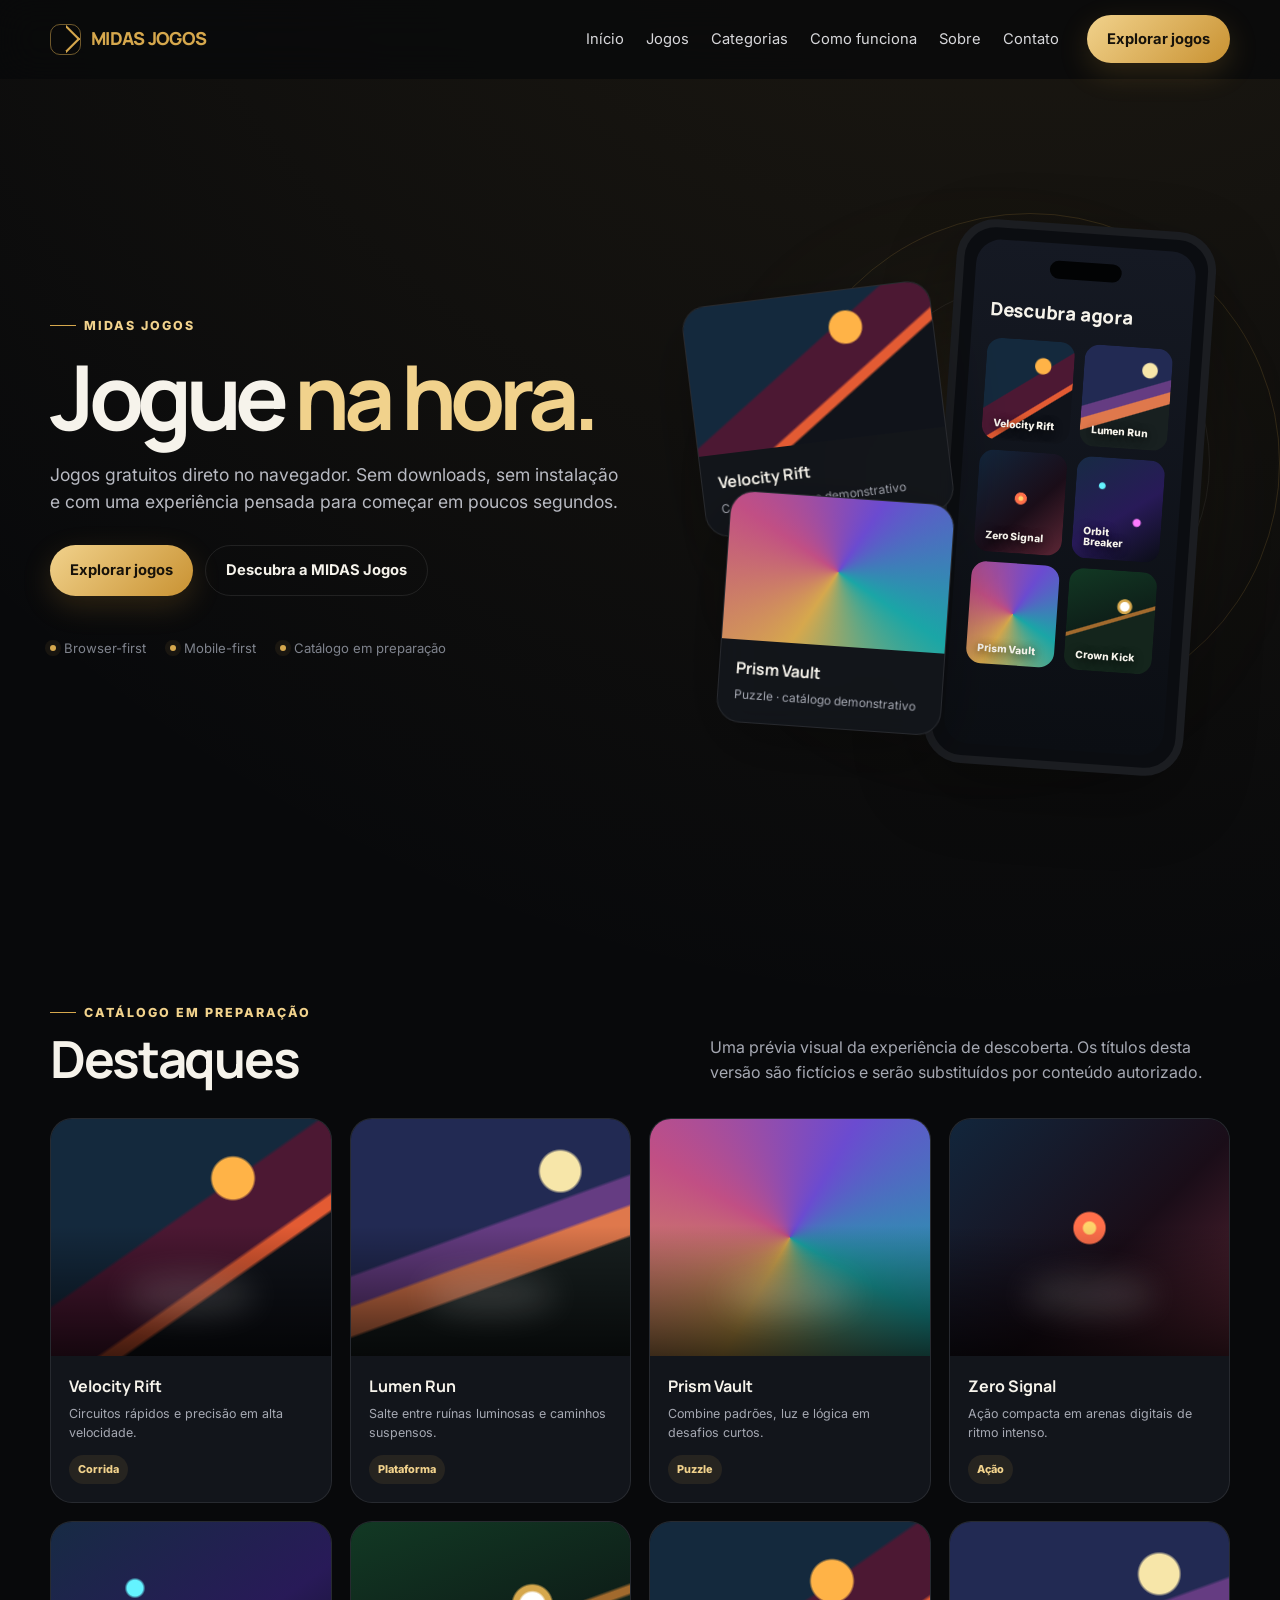
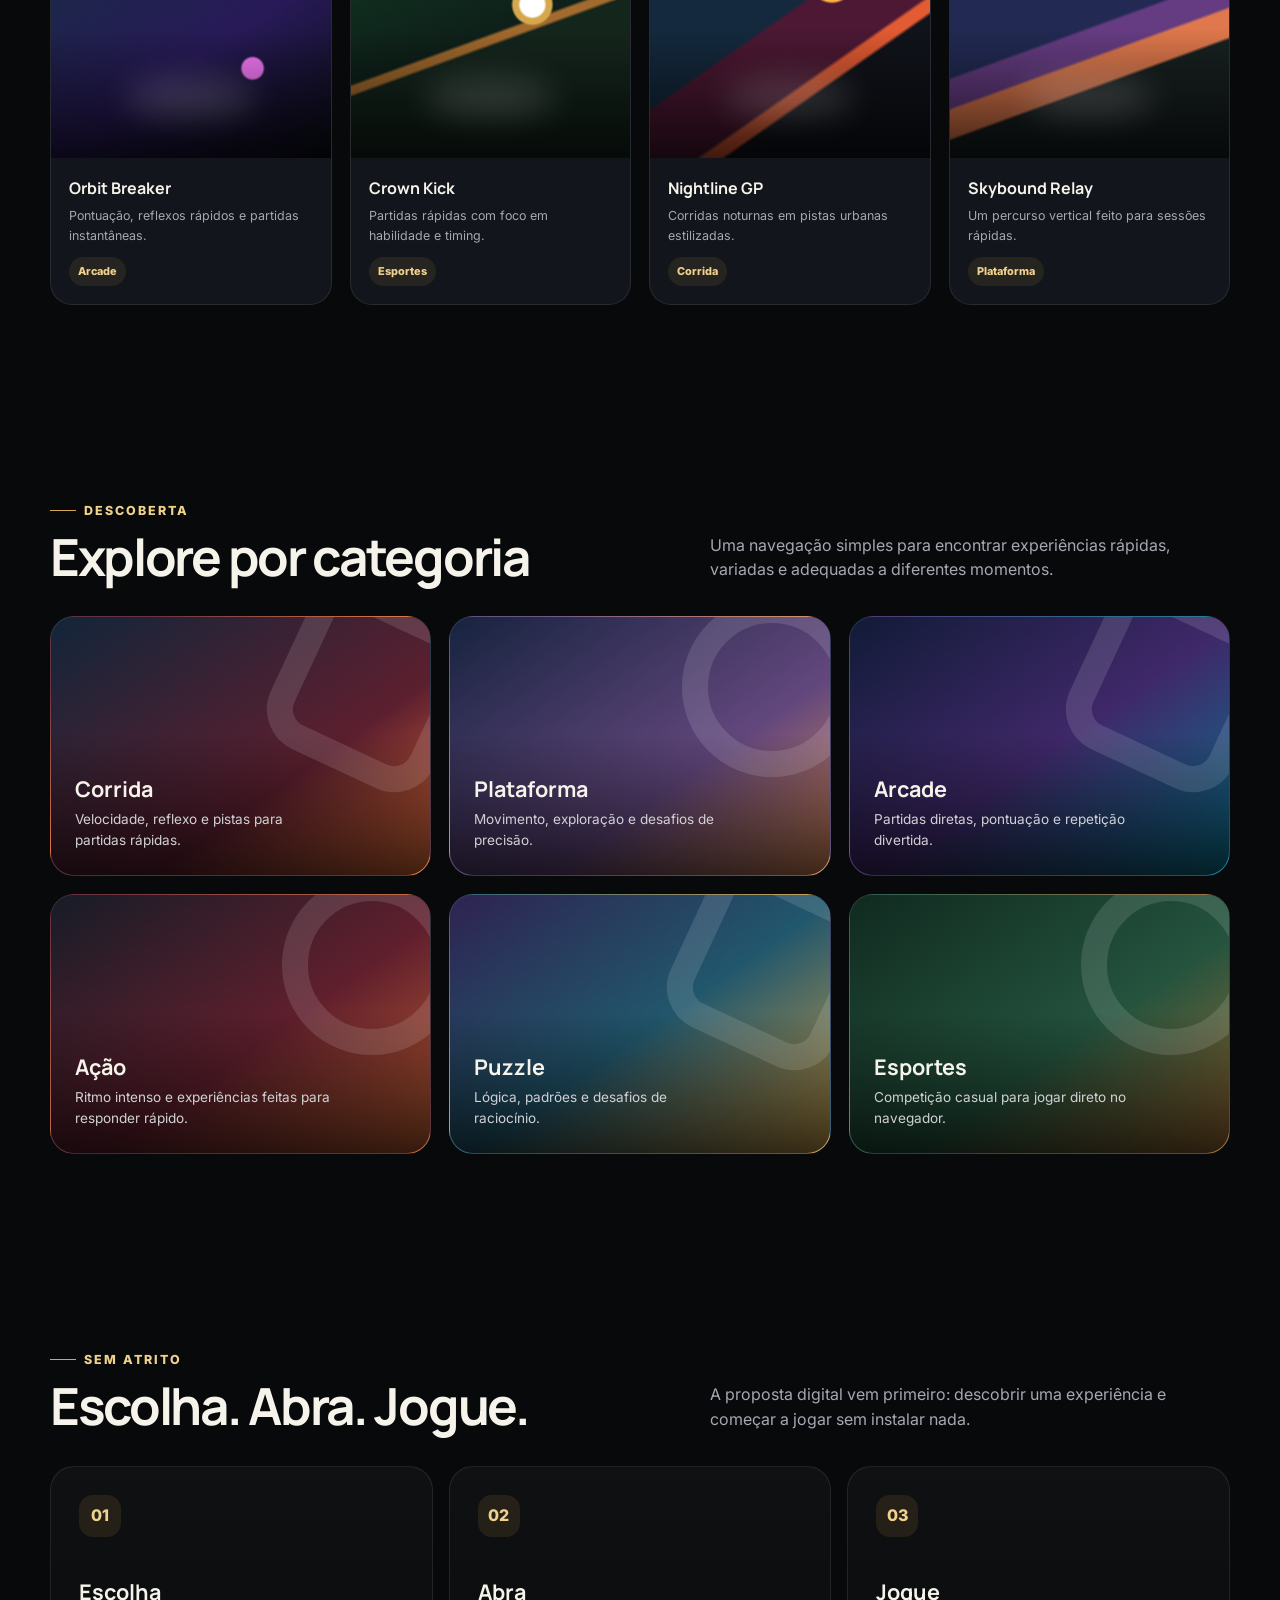
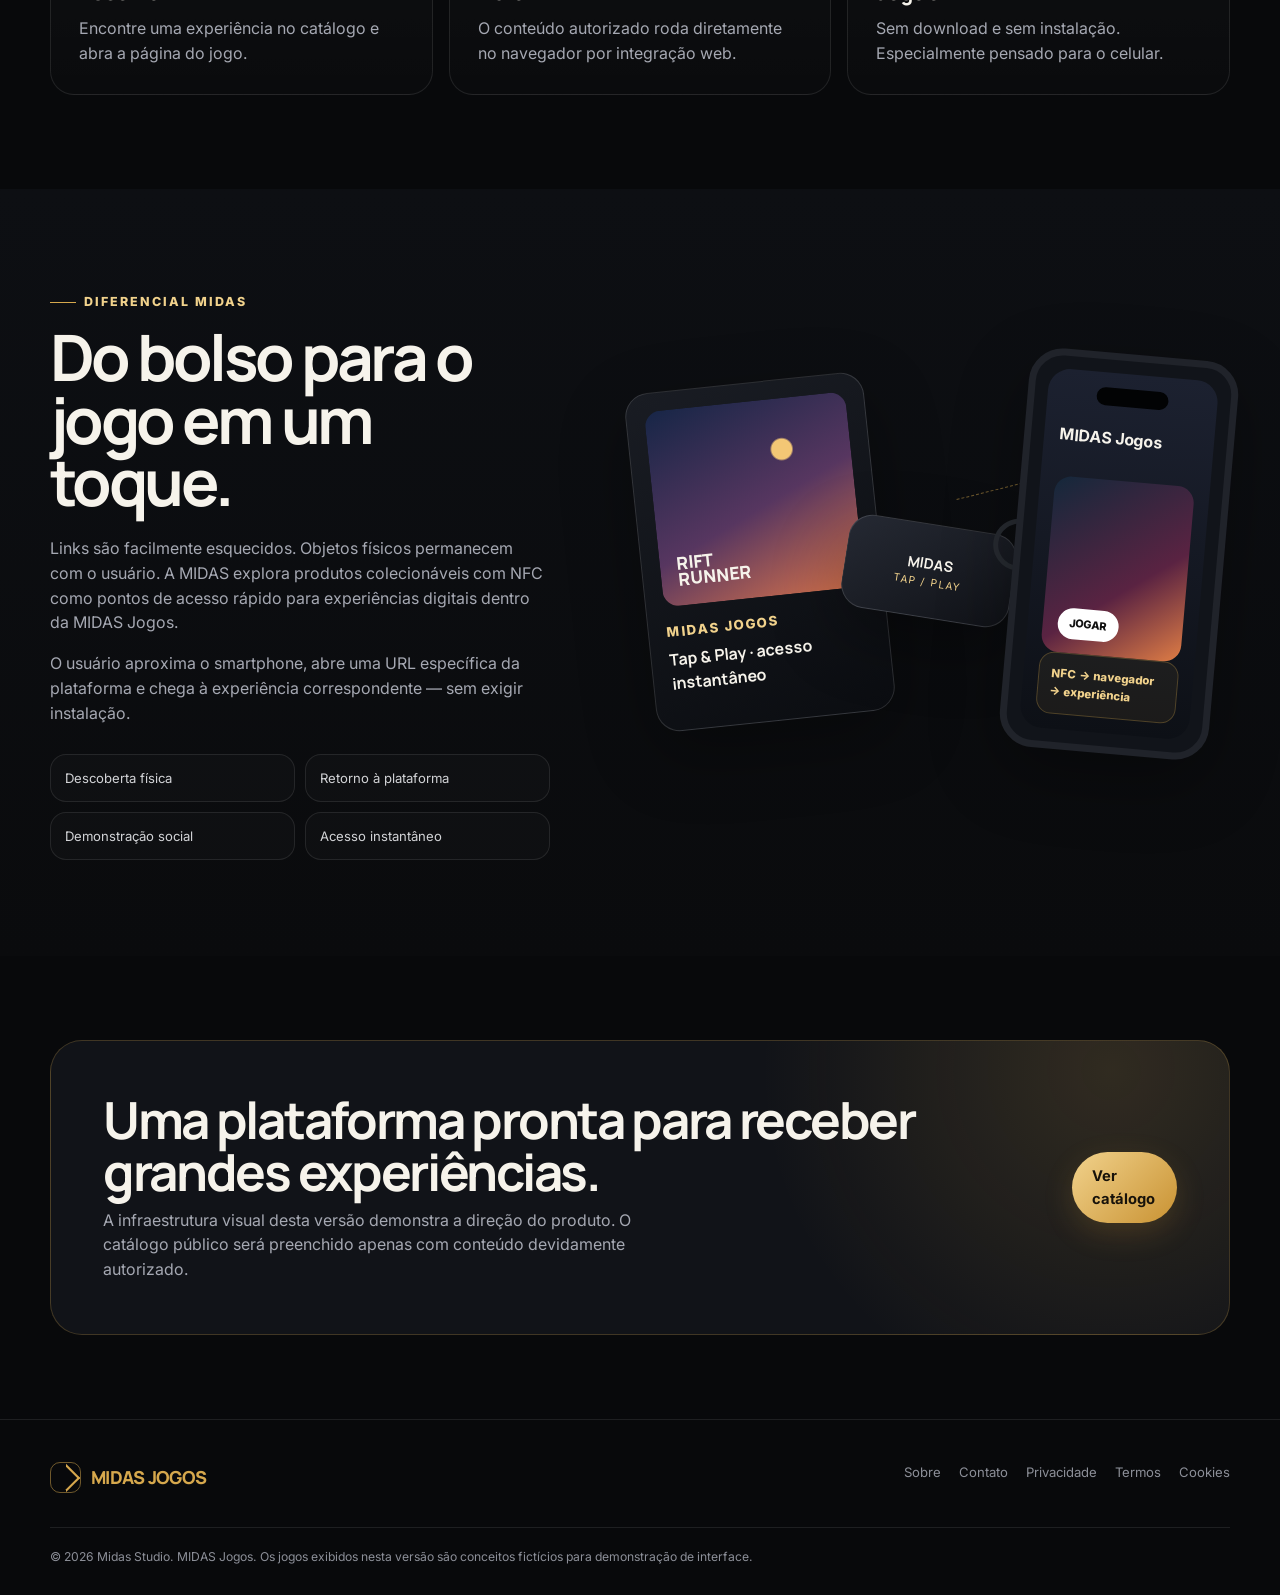
==== site/index.html @ c43931c0 "feat: build MIDAS Jogos public homepage" ====
<!doctype html>
<html lang="pt-BR">
<head>
  <meta charset="utf-8">
  <meta name="viewport" content="width=device-width,initial-scale=1,viewport-fit=cover">
  <meta name="theme-color" content="#08090b">
  <title>MIDAS Jogos — Jogos instantâneos no navegador</title>
  <meta name="description" content="MIDAS Jogos é uma plataforma mobile-first da Midas Studio para descobrir e acessar jogos HTML5 diretamente pelo navegador.">
  <meta property="og:title" content="MIDAS Jogos — Encoste. Abra. Jogue.">
  <meta property="og:description" content="Jogos instantâneos direto no navegador. Sem downloads. Sem instalação.">
  <meta property="og:type" content="website">
  <link rel="icon" href="./favicon.svg" type="image/svg+xml">
  <link rel="stylesheet" href="./assets/styles.css">
</head>
<body>
<header class="site-header">
  <div class="container nav">
    <a class="brand" href="./" aria-label="MIDAS Jogos — início"><span class="brand-mark" aria-hidden="true"></span><span>MIDAS <span>JOGOS</span></span></a>
    <nav class="nav-links" aria-label="Navegação principal">
      <a href="./">Início</a><a href="./jogos/">Jogos</a><a href="#categorias">Categorias</a><a href="#como-funciona">Como funciona</a><a href="./sobre/">Sobre</a><a href="./contato/">Contato</a>
    </nav>
    <a class="btn btn-primary nav-cta" href="./jogos/">Explorar jogos</a>
    <button class="menu-btn" type="button" aria-label="Abrir menu" aria-expanded="false">☰</button>
  </div>
</header>

<main>
  <section class="hero">
    <div class="container hero-grid">
      <div>
        <span class="eyebrow">MIDAS Jogos</span>
        <h1>Jogue <em>na hora.</em></h1>
        <p>Jogos gratuitos direto no navegador. Sem downloads, sem instalação e com uma experiência pensada para começar em poucos segundos.</p>
        <div class="hero-actions">
          <a class="btn btn-primary" href="./jogos/">Explorar jogos</a>
          <a class="btn" href="#como-funciona">Descubra a MIDAS Jogos</a>
        </div>
        <div class="hero-meta" aria-label="Características">
          <span><i></i>Browser-first</span><span><i></i>Mobile-first</span><span><i></i>Catálogo em preparação</span>
        </div>
      </div>
      <div class="hero-visual" aria-label="Prévia conceitual da plataforma MIDAS Jogos">
        <div class="glow"></div><div class="orbit"></div><div class="orbit two"></div>
        <div class="float-card one"><div class="float-art art-race"></div><div class="float-copy"><strong>Velocity Rift</strong><span>Corrida · catálogo demonstrativo</span></div></div>
        <div class="float-card two"><div class="float-art art-puzzle"></div><div class="float-copy"><strong>Prism Vault</strong><span>Puzzle · catálogo demonstrativo</span></div></div>
        <div class="phone">
          <div class="phone-screen"><div class="phone-top"></div><div class="phone-title">Descubra agora</div><div class="mini-row">
            <div class="mini-card art-race" data-title="Velocity Rift"></div><div class="mini-card art-platform" data-title="Lumen Run"></div><div class="mini-card art-action" data-title="Zero Signal"></div><div class="mini-card art-arcade" data-title="Orbit Breaker"></div><div class="mini-card art-puzzle" data-title="Prism Vault"></div><div class="mini-card art-sport" data-title="Crown Kick"></div>
          </div></div>
        </div>
      </div>
    </div>
  </section>

  <section class="section" aria-labelledby="destaques-title">
    <div class="container">
      <div class="section-head"><div><span class="eyebrow">Catálogo em preparação</span><h2 id="destaques-title">Destaques</h2></div><p>Uma prévia visual da experiência de descoberta. Os títulos desta versão são fictícios e serão substituídos por conteúdo autorizado.</p></div>
      <div class="game-grid" data-featured-games></div>
    </div>
  </section>

  <section class="section" id="categorias" aria-labelledby="categorias-title">
    <div class="container">
      <div class="section-head"><div><span class="eyebrow">Descoberta</span><h2 id="categorias-title">Explore por categoria</h2></div><p>Uma navegação simples para encontrar experiências rápidas, variadas e adequadas a diferentes momentos.</p></div>
      <div class="category-grid">
        <a class="category-card category-race" href="./jogos/?categoria=corrida"><span class="category-shape"></span><div><h3>Corrida</h3><p>Velocidade, reflexo e pistas para partidas rápidas.</p></div></a>
        <a class="category-card category-platform" href="./jogos/?categoria=plataforma"><span class="category-shape"></span><div><h3>Plataforma</h3><p>Movimento, exploração e desafios de precisão.</p></div></a>
        <a class="category-card category-arcade" href="./jogos/?categoria=arcade"><span class="category-shape"></span><div><h3>Arcade</h3><p>Partidas diretas, pontuação e repetição divertida.</p></div></a>
        <a class="category-card category-action" href="./jogos/?categoria=ação"><span class="category-shape"></span><div><h3>Ação</h3><p>Ritmo intenso e experiências feitas para responder rápido.</p></div></a>
        <a class="category-card category-puzzle" href="./jogos/?categoria=puzzle"><span class="category-shape"></span><div><h3>Puzzle</h3><p>Lógica, padrões e desafios de raciocínio.</p></div></a>
        <a class="category-card category-sport" href="./jogos/?categoria=esportes"><span class="category-shape"></span><div><h3>Esportes</h3><p>Competição casual para jogar direto no navegador.</p></div></a>
      </div>
    </div>
  </section>

  <section class="section" id="como-funciona" aria-labelledby="como-title">
    <div class="container">
      <div class="section-head"><div><span class="eyebrow">Sem atrito</span><h2 id="como-title">Escolha. Abra. Jogue.</h2></div><p>A proposta digital vem primeiro: descobrir uma experiência e começar a jogar sem instalar nada.</p></div>
      <div class="steps">
        <article class="step"><div class="step-num">01</div><h3>Escolha</h3><p>Encontre uma experiência no catálogo e abra a página do jogo.</p></article>
        <article class="step"><div class="step-num">02</div><h3>Abra</h3><p>O conteúdo autorizado roda diretamente no navegador por integração web.</p></article>
        <article class="step"><div class="step-num">03</div><h3>Jogue</h3><p>Sem download e sem instalação. Especialmente pensado para o celular.</p></article>
      </div>
    </div>
  </section>

  <section class="physical" aria-labelledby="physical-title">
    <div class="container physical-grid">
      <div>
        <span class="eyebrow">Diferencial MIDAS</span>
        <h2 id="physical-title">Do bolso para o jogo em um toque.</h2>
        <p>Links são facilmente esquecidos. Objetos físicos permanecem com o usuário. A MIDAS explora produtos colecionáveis com NFC como pontos de acesso rápido para experiências digitais dentro da MIDAS Jogos.</p>
        <p>O usuário aproxima o smartphone, abre uma URL específica da plataforma e chega à experiência correspondente — sem exigir instalação.</p>
        <div class="benefit-list"><div class="benefit">Descoberta física</div><div class="benefit">Retorno à plataforma</div><div class="benefit">Demonstração social</div><div class="benefit">Acesso instantâneo</div></div>
      </div>
      <div class="flow-visual" aria-label="Fluxo conceitual de chaveiro MIDAS para jogo no celular">
        <div class="package"><div class="package-art"></div><small>MIDAS JOGOS</small><strong>Tap & Play · acesso instantâneo</strong></div>
        <div class="keychain"><div><strong>MIDAS</strong><span>TAP / PLAY</span></div></div><div class="flow-line"></div>
        <div class="tap-phone"><div class="tap-screen"><div class="phone-top"></div><strong>MIDAS Jogos</strong><div class="tap-game"></div><div class="tap-badge">NFC → navegador → experiência</div></div></div>
      </div>
    </div>
  </section>

  <section class="cta-band"><div class="container"><div class="cta-box"><div><h2>Uma plataforma pronta para receber grandes experiências.</h2><p>A infraestrutura visual desta versão demonstra a direção do produto. O catálogo público será preenchido apenas com conteúdo devidamente autorizado.</p></div><a class="btn btn-primary" href="./jogos/">Ver catálogo</a></div></div></section>
</main>

<footer class="site-footer"><div class="container"><div class="footer-grid"><a class="brand" href="./"><span class="brand-mark" aria-hidden="true"></span><span>MIDAS <span>JOGOS</span></span></a><div class="footer-links"><a href="./sobre/">Sobre</a><a href="./contato/">Contato</a><a href="./privacidade/">Privacidade</a><a href="./termos/">Termos</a><a href="./cookies/">Cookies</a></div></div><div class="footer-note">© <span data-year></span> Midas Studio. MIDAS Jogos. Os jogos exibidos nesta versão são conceitos fictícios para demonstração de interface.</div></div></footer>
<script src="./assets/app.js" defer></script>
</body>
</html>
---- site/assets/styles.css ----
@import url('https://fonts.googleapis.com/css2?family=Inter:wght@400;500;600;700;800&family=Manrope:wght@500;600;700;800&display=swap');

:root{
  --bg:#08090b;
  --bg-soft:#0e1014;
  --panel:#12151b;
  --panel-2:#171b22;
  --text:#f6f3eb;
  --muted:#a5a8b2;
  --line:rgba(255,255,255,.09);
  --gold:#d6a84d;
  --gold-2:#f1d28c;
  --white:#fff;
  --radius:24px;
  --shadow:0 24px 70px rgba(0,0,0,.32);
}

*{box-sizing:border-box}
html{scroll-behavior:smooth;background:var(--bg)}
body{margin:0;background:radial-gradient(circle at 80% -10%,rgba(214,168,77,.12),transparent 28%),var(--bg);color:var(--text);font-family:Inter,system-ui,-apple-system,BlinkMacSystemFont,"Segoe UI",sans-serif;line-height:1.55}
a{color:inherit;text-decoration:none}
img,svg{display:block;max-width:100%}
button,input,select{font:inherit}
button{cursor:pointer}

.container{width:min(1180px,calc(100% - 40px));margin:0 auto}
.eyebrow{display:inline-flex;gap:8px;align-items:center;color:var(--gold-2);font-size:.78rem;font-weight:800;letter-spacing:.16em;text-transform:uppercase}
.eyebrow::before{content:"";width:26px;height:1px;background:var(--gold)}
.section{padding:94px 0}
.section-head{display:flex;align-items:end;justify-content:space-between;gap:24px;margin-bottom:34px}
.section-head h2,.page-hero h1{font-family:Manrope,Inter,sans-serif;letter-spacing:-.045em;margin:10px 0 0;line-height:1.02}
.section-head h2{font-size:clamp(2rem,4vw,3.45rem);max-width:760px}
.section-head p{color:var(--muted);max-width:520px;margin:0}

.site-header{position:sticky;top:0;z-index:30;background:rgba(8,9,11,.78);backdrop-filter:blur(18px);border-bottom:1px solid transparent;transition:.25s ease}
.site-header.scrolled{border-color:var(--line);background:rgba(8,9,11,.92)}
.nav{height:78px;display:flex;align-items:center;gap:28px}
.brand{font-family:Manrope,sans-serif;font-weight:800;letter-spacing:-.04em;font-size:1.12rem;display:flex;align-items:center;gap:10px}
.brand-mark{width:31px;height:31px;border:1px solid rgba(214,168,77,.5);border-radius:10px;display:grid;place-items:center;position:relative;overflow:hidden}
.brand-mark::before{content:"";width:16px;height:16px;border:2px solid var(--gold);transform:rotate(45deg);border-left-color:transparent;border-bottom-color:transparent}
.brand span:last-child{color:var(--gold)}
.nav-links{display:flex;align-items:center;gap:22px;margin-left:auto;color:#d7d7da;font-size:.92rem}
.nav-links a{transition:.2s ease}.nav-links a:hover{color:var(--white)}
.btn{display:inline-flex;align-items:center;justify-content:center;gap:10px;border-radius:999px;padding:13px 20px;border:1px solid var(--line);font-weight:700;font-size:.92rem;transition:.2s ease;background:transparent;color:var(--text)}
.btn:hover{transform:translateY(-2px);border-color:rgba(255,255,255,.2)}
.btn-primary{background:linear-gradient(135deg,#f1d28c,#c99232);color:#17120a;border:0;box-shadow:0 10px 30px rgba(201,146,50,.2)}
.btn-primary:hover{box-shadow:0 14px 38px rgba(201,146,50,.28)}
.menu-btn{display:none;margin-left:auto;width:44px;height:44px;border-radius:14px;border:1px solid var(--line);background:var(--panel);color:var(--text)}

.hero{min-height:calc(100vh - 78px);display:flex;align-items:center;padding:72px 0 86px;overflow:hidden}
.hero-grid{display:grid;grid-template-columns:1.02fr .98fr;gap:64px;align-items:center}
.hero h1{font-family:Manrope,sans-serif;font-size:clamp(3.4rem,7vw,6.6rem);line-height:.91;letter-spacing:-.072em;margin:20px 0 24px;max-width:720px}
.hero h1 em{font-style:normal;color:var(--gold-2)}
.hero p{font-size:1.1rem;color:#b8bac2;max-width:580px;margin:0 0 30px}
.hero-actions{display:flex;gap:12px;flex-wrap:wrap}
.hero-meta{display:flex;gap:24px;flex-wrap:wrap;margin-top:42px;color:#7f838d;font-size:.82rem}
.hero-meta span{display:flex;gap:8px;align-items:center}.hero-meta i{width:6px;height:6px;border-radius:50%;background:var(--gold);box-shadow:0 0 0 5px rgba(214,168,77,.08)}

.hero-visual{position:relative;min-height:600px}
.phone{position:absolute;width:260px;right:30px;top:42px;border-radius:39px;background:#0b0d11;border:8px solid #1b1d21;box-shadow:var(--shadow);padding:12px;z-index:4;transform:rotate(4deg)}
.phone-screen{border-radius:25px;overflow:hidden;background:linear-gradient(180deg,#151923,#0b0e13);min-height:505px;padding:17px}
.phone-top{height:18px;width:72px;border-radius:10px;background:#020304;margin:0 auto 20px}
.phone-title{font-family:Manrope,sans-serif;font-weight:800;font-size:1.15rem;margin-bottom:14px}
.mini-row{display:grid;grid-template-columns:1fr 1fr;gap:10px}
.mini-card{aspect-ratio:1/1.16;border-radius:15px;position:relative;overflow:hidden;background:#222}
.mini-card::after{content:attr(data-title);position:absolute;left:11px;right:11px;bottom:10px;font-size:.64rem;font-weight:800;line-height:1.1;text-shadow:0 2px 10px rgba(0,0,0,.8)}
.art-race{background:radial-gradient(circle at 65% 25%,#ffb347 0 8%,transparent 9%),linear-gradient(145deg,#14293d 0 43%,#4c1833 44% 62%,#e35b33 63% 66%,#10131a 67%)}
.art-platform{background:radial-gradient(circle at 75% 22%,#f7e6a9 0 7%,transparent 8%),linear-gradient(160deg,#222a53 0 46%,#653c82 47% 55%,#df784c 56% 64%,#182020 65%)}
.art-puzzle{background:conic-gradient(from 30deg,#6b4bd0,#1aa6a6,#d6a84d,#c14f84,#6b4bd0)}
.art-action{background:radial-gradient(circle at 50% 46%,#ffd36a 0 3%,#ff6f4a 4% 8%,transparent 9%),linear-gradient(135deg,#12263c,#1a0d18 58%,#5c2635)}
.art-arcade{background:radial-gradient(circle at 30% 28%,#64f3ff 0 3%,transparent 4%),radial-gradient(circle at 72% 62%,#fd7bff 0 4%,transparent 5%),linear-gradient(145deg,#172b44,#281a58 55%,#0a0d15)}
.art-sport{background:radial-gradient(circle at 65% 35%,#fff 0 5%,#d6a84d 6% 8%,transparent 9%),linear-gradient(160deg,#123924,#0e2019 48%,#a26a2d 49% 51%,#14251c 52%)}
.float-card{position:absolute;width:250px;border:1px solid var(--line);background:rgba(18,21,27,.92);backdrop-filter:blur(16px);border-radius:24px;box-shadow:var(--shadow);overflow:hidden;z-index:5}
.float-card.one{left:10px;top:110px;transform:rotate(-7deg)}.float-card.two{left:40px;bottom:54px;transform:rotate(4deg);width:225px}.float-art{height:148px}.float-copy{padding:16px}.float-copy strong{display:block;font-family:Manrope,sans-serif;font-size:1rem}.float-copy span{font-size:.75rem;color:var(--muted)}
.orbit{position:absolute;border:1px solid rgba(214,168,77,.16);border-radius:50%;width:500px;height:500px;right:-50px;top:30px}.orbit.two{width:360px;height:360px;right:20px;top:100px;border-color:rgba(255,255,255,.07)}
.glow{position:absolute;width:280px;height:280px;border-radius:50%;filter:blur(90px);background:rgba(214,168,77,.16);right:100px;top:170px}

.game-grid{display:grid;grid-template-columns:repeat(4,1fr);gap:18px}
.game-card{border-radius:22px;overflow:hidden;background:var(--panel);border:1px solid var(--line);transition:.25s ease;position:relative}
.game-card:hover{transform:translateY(-7px);border-color:rgba(214,168,77,.35);box-shadow:0 24px 50px rgba(0,0,0,.28)}
.game-art{aspect-ratio:1.18/1;position:relative;overflow:hidden}
.game-art::before,.category-card::before{content:"";position:absolute;inset:0;background:linear-gradient(180deg,transparent 45%,rgba(0,0,0,.72))}
.game-art::after{content:"";position:absolute;width:46%;height:16%;border-radius:50%;left:27%;bottom:18%;background:rgba(255,255,255,.15);filter:blur(16px)}
.game-info{padding:18px}.game-info h3{font-family:Manrope,sans-serif;margin:0 0 5px;font-size:1rem}.game-info p{margin:0;color:var(--muted);font-size:.78rem}.tag{display:inline-flex;align-items:center;padding:6px 9px;border-radius:999px;background:rgba(214,168,77,.1);color:var(--gold-2);font-size:.68rem;font-weight:800;margin-top:12px}

.category-grid{display:grid;grid-template-columns:repeat(3,1fr);gap:18px}
.category-card{min-height:260px;border-radius:24px;overflow:hidden;position:relative;border:1px solid var(--line);padding:24px;display:flex;align-items:flex-end;transition:.25s ease}
.category-card:hover{transform:translateY(-5px);border-color:rgba(255,255,255,.18)}
.category-card > div{position:relative;z-index:2}.category-card h3{font-family:Manrope,sans-serif;font-size:1.35rem;margin:0 0 4px}.category-card p{margin:0;color:#d0d1d5;font-size:.85rem;max-width:260px}
.category-race{background:linear-gradient(145deg,#12253a,#5c1f2f 63%,#e87037)}
.category-platform{background:linear-gradient(145deg,#17233f,#62477d 62%,#db8a56)}
.category-arcade{background:linear-gradient(145deg,#111b37,#3f2869 52%,#0a7591)}
.category-action{background:linear-gradient(145deg,#161c27,#601f2d 56%,#c15f31)}
.category-puzzle{background:linear-gradient(145deg,#2e2351,#21576c 52%,#c89c47)}
.category-sport{background:linear-gradient(145deg,#102a1f,#24533e 58%,#9a6a31)}
.category-shape{position:absolute;right:-32px;top:-20px;width:180px;height:180px;border:26px solid rgba(255,255,255,.12);transform:rotate(25deg);border-radius:44px}.category-card:nth-child(even) .category-shape{border-radius:50%;transform:none}

.steps{display:grid;grid-template-columns:repeat(3,1fr);gap:16px}.step{padding:28px;border-radius:24px;border:1px solid var(--line);background:linear-gradient(180deg,rgba(255,255,255,.035),rgba(255,255,255,.012));min-height:220px}.step-num{width:42px;height:42px;border-radius:14px;display:grid;place-items:center;background:rgba(214,168,77,.11);color:var(--gold-2);font-weight:800;margin-bottom:38px}.step h3{font-family:Manrope,sans-serif;font-size:1.35rem;margin:0 0 8px}.step p{color:var(--muted);margin:0}

.physical{padding:96px 0;background:linear-gradient(180deg,#0d0f13,#0a0b0d)}
.physical-grid{display:grid;grid-template-columns:.9fr 1.1fr;gap:70px;align-items:center}.physical h2{font-family:Manrope,sans-serif;font-size:clamp(2.5rem,5vw,4.4rem);line-height:.98;letter-spacing:-.055em;margin:14px 0 22px}.physical p{color:var(--muted);font-size:1rem;max-width:560px}.benefit-list{display:grid;grid-template-columns:1fr 1fr;gap:10px;margin-top:28px}.benefit{border:1px solid var(--line);border-radius:16px;padding:13px 14px;font-size:.82rem;color:#d3d4d7;background:rgba(255,255,255,.02)}
.flow-visual{position:relative;min-height:520px}.package{position:absolute;left:20px;top:70px;width:240px;height:340px;border-radius:24px;background:linear-gradient(160deg,#191c23,#0b0d11);border:1px solid rgba(255,255,255,.13);box-shadow:var(--shadow);padding:18px;transform:rotate(-6deg)}
.package-art{height:196px;border-radius:16px;background:radial-gradient(circle at 66% 26%,#f3c775 0 5%,transparent 6%),linear-gradient(155deg,#172647,#573660 54%,#d9744c);position:relative;overflow:hidden}.package-art::after{content:"RIFT RUNNER";position:absolute;left:17px;bottom:18px;font-family:Manrope,sans-serif;font-weight:800;font-size:1.1rem;line-height:.9;max-width:110px}.package small{display:block;color:var(--gold-2);font-weight:800;letter-spacing:.12em;margin-top:15px}.package strong{display:block;font-family:Manrope,sans-serif;margin-top:5px}.keychain{position:absolute;left:224px;top:212px;width:170px;height:94px;border-radius:24px;background:linear-gradient(145deg,#252933,#101217);border:1px solid rgba(255,255,255,.13);box-shadow:var(--shadow);transform:rotate(9deg);display:grid;place-items:center;text-align:center}.keychain::before{content:"";position:absolute;width:42px;height:42px;border:5px solid #272b31;border-radius:50%;right:-27px;top:-20px}.keychain strong{font-family:Manrope,sans-serif;font-size:.9rem}.keychain span{display:block;font-size:.64rem;color:var(--gold-2);letter-spacing:.12em}.tap-phone{position:absolute;right:6px;top:42px;width:210px;height:400px;border-radius:34px;background:#11141a;border:7px solid #20232a;box-shadow:var(--shadow);padding:13px;transform:rotate(5deg)}.tap-screen{height:100%;border-radius:22px;background:linear-gradient(180deg,#1c2130,#0d1016);padding:15px;display:flex;flex-direction:column}.tap-badge{margin-top:auto;border:1px solid rgba(214,168,77,.28);background:rgba(214,168,77,.07);border-radius:15px;padding:12px;color:var(--gold-2);font-size:.72rem;font-weight:800}.tap-game{height:180px;margin-top:30px;border-radius:17px;background:linear-gradient(145deg,#14283b,#5a2342 60%,#df7d45);position:relative}.tap-game::after{content:"JOGAR";position:absolute;left:15px;bottom:14px;background:#fff;color:#111;padding:7px 12px;border-radius:999px;font-size:.68rem;font-weight:800}.flow-line{position:absolute;left:335px;top:174px;width:108px;border-top:1px dashed rgba(214,168,77,.5);transform:rotate(-14deg)}

.cta-band{padding:84px 0}.cta-box{border:1px solid rgba(214,168,77,.24);border-radius:32px;padding:52px;background:radial-gradient(circle at 90% 10%,rgba(214,168,77,.16),transparent 32%),#111318;display:flex;align-items:center;justify-content:space-between;gap:30px}.cta-box h2{font-family:Manrope,sans-serif;font-size:clamp(2rem,4vw,3.4rem);letter-spacing:-.045em;line-height:1.02;margin:0}.cta-box p{color:var(--muted);margin:10px 0 0;max-width:580px}

.site-footer{border-top:1px solid var(--line);padding:42px 0 28px;color:#8c8f98}.footer-grid{display:flex;justify-content:space-between;gap:30px;align-items:flex-start}.footer-links{display:flex;gap:18px;flex-wrap:wrap;font-size:.82rem}.footer-note{font-size:.76rem;margin-top:34px;padding-top:20px;border-top:1px solid var(--line)}

.page-hero{padding:92px 0 56px}.page-hero h1{font-size:clamp(3.1rem,7vw,6.2rem);max-width:880px}.page-hero p{color:var(--muted);max-width:690px;font-size:1.05rem}
.catalog-toolbar{display:flex;gap:12px;flex-wrap:wrap;margin-bottom:28px}.search-box{flex:1;min-width:240px;position:relative}.search-box input,.filter-select{width:100%;background:var(--panel);color:var(--text);border:1px solid var(--line);border-radius:15px;padding:14px 16px;outline:none}.filter-select{width:auto;min-width:180px}.search-box input:focus,.filter-select:focus{border-color:rgba(214,168,77,.5)}
.catalog-grid{display:grid;grid-template-columns:repeat(4,1fr);gap:18px;padding-bottom:100px}.catalog-empty{display:none;padding:50px 0;color:var(--muted)}

.game-shell{display:grid;grid-template-columns:minmax(0,1fr) 300px;gap:22px;padding-bottom:80px}.game-stage{border-radius:26px;min-height:570px;border:1px solid var(--line);background:#050608;position:relative;overflow:hidden;display:grid;place-items:center}.embed-ready{text-align:center;max-width:460px;padding:30px}.embed-icon{width:72px;height:72px;border-radius:24px;background:rgba(214,168,77,.1);border:1px solid rgba(214,168,77,.22);margin:0 auto 22px;display:grid;place-items:center}.embed-icon::before{content:"";width:20px;height:20px;border:2px solid var(--gold);border-left:0;border-bottom:0;transform:rotate(45deg)}.embed-ready h2{font-family:Manrope,sans-serif;margin:0 0 10px}.embed-ready p{color:var(--muted)}.game-sidebar{border:1px solid var(--line);background:var(--panel);border-radius:24px;padding:22px;height:max-content}.game-sidebar h1{font-family:Manrope,sans-serif;font-size:1.8rem;line-height:1;margin:0 0 12px}.game-sidebar p{color:var(--muted);font-size:.88rem}.game-facts{display:grid;gap:10px;margin:24px 0}.fact{display:flex;justify-content:space-between;gap:16px;padding:11px 0;border-bottom:1px solid var(--line);font-size:.78rem}.fact span:first-child{color:var(--muted)}

.content-grid{display:grid;grid-template-columns:.72fr 1.28fr;gap:60px;padding:20px 0 100px}.content-aside{position:sticky;top:110px;height:max-content}.content-aside h3{font-family:Manrope,sans-serif;margin:0 0 12px}.content-aside p{font-size:.85rem;color:var(--muted)}.prose{max-width:800px}.prose h2{font-family:Manrope,sans-serif;font-size:2rem;letter-spacing:-.03em;margin:44px 0 14px}.prose h2:first-child{margin-top:0}.prose p,.prose li{color:#b8bbc3}.prose strong{color:var(--text)}.prose ul{padding-left:20px}.prose .notice{border:1px solid rgba(214,168,77,.2);background:rgba(214,168,77,.06);padding:18px 20px;border-radius:18px;color:#ddd3bc}
.contact-card{border:1px solid var(--line);background:var(--panel);border-radius:28px;padding:34px;max-width:720px}.contact-row{padding:22px 0;border-bottom:1px solid var(--line)}.contact-row:last-child{border-bottom:0}.contact-row h3{font-family:Manrope,sans-serif;margin:0 0 5px}.contact-row p{margin:0;color:var(--muted)}

@media (max-width:980px){
  .nav-links{display:none;position:absolute;left:20px;right:20px;top:70px;background:#111318;border:1px solid var(--line);border-radius:20px;padding:18px;flex-direction:column;align-items:stretch;box-shadow:var(--shadow)}
  .nav-links.open{display:flex}.nav-cta{display:none}.menu-btn{display:block}
  .hero-grid,.physical-grid,.content-grid{grid-template-columns:1fr}.hero{padding-top:48px}.hero-visual{min-height:560px}.game-grid,.catalog-grid{grid-template-columns:repeat(2,1fr)}.category-grid{grid-template-columns:repeat(2,1fr)}.game-shell{grid-template-columns:1fr}.game-sidebar{order:-1}.content-aside{position:static}.flow-visual{max-width:650px;margin:0 auto;width:100%}
}

@media (max-width:640px){
  .container{width:min(100% - 26px,1180px)}.section{padding:68px 0}.nav{height:68px}.brand{font-size:1rem}.hero{min-height:auto;padding:52px 0 60px}.hero-grid{gap:28px}.hero h1{font-size:clamp(3.05rem,16vw,4.4rem)}.hero p{font-size:.98rem}.hero-meta{gap:13px;margin-top:30px}.hero-visual{min-height:435px;margin-top:8px}.phone{width:190px;right:3px;top:28px;border-width:6px;border-radius:30px}.phone-screen{min-height:375px;padding:12px;border-radius:20px}.phone-top{margin-bottom:14px}.mini-card::after{font-size:.52rem;left:7px;bottom:7px}.float-card{width:168px;left:0!important}.float-card.one{top:96px}.float-card.two{bottom:12px;width:155px}.float-art{height:100px}.float-copy{padding:11px}.float-copy strong{font-size:.76rem}.float-copy span{font-size:.61rem}.orbit{width:360px;height:360px;right:-120px;top:10px}.orbit.two{width:260px;height:260px;right:-50px;top:60px}.section-head{align-items:flex-start;flex-direction:column}.section-head h2{font-size:2.45rem}.game-grid,.catalog-grid,.category-grid,.steps{grid-template-columns:1fr 1fr}.game-grid,.catalog-grid{gap:11px}.game-info{padding:13px}.game-info h3{font-size:.85rem}.game-info p{font-size:.68rem}.category-grid{grid-template-columns:1fr}.category-card{min-height:210px}.steps{grid-template-columns:1fr}.step{min-height:auto}.benefit-list{grid-template-columns:1fr 1fr}.physical{padding:70px 0}.physical-grid{gap:30px}.flow-visual{min-height:430px}.package{left:0;top:65px;width:172px;height:255px;padding:12px}.package-art{height:145px}.package-art::after{font-size:.8rem;left:11px;bottom:11px}.package small{font-size:.55rem}.package strong{font-size:.72rem}.keychain{left:142px;top:230px;width:125px;height:72px}.tap-phone{right:0;width:155px;height:310px;top:30px;border-width:5px;padding:9px}.tap-screen{padding:10px}.tap-game{height:135px}.flow-line{display:none}.cta-box{padding:28px;align-items:flex-start;flex-direction:column}.footer-grid{flex-direction:column}.page-hero{padding:66px 0 36px}.page-hero h1{font-size:3.15rem}.filter-select{width:100%}.game-stage{min-height:390px}.content-grid{gap:28px}.prose h2{font-size:1.65rem}
}

@media (max-width:420px){.game-grid,.catalog-grid{grid-template-columns:1fr 1fr}.benefit-list{grid-template-columns:1fr}.hero-actions .btn{width:100%}}
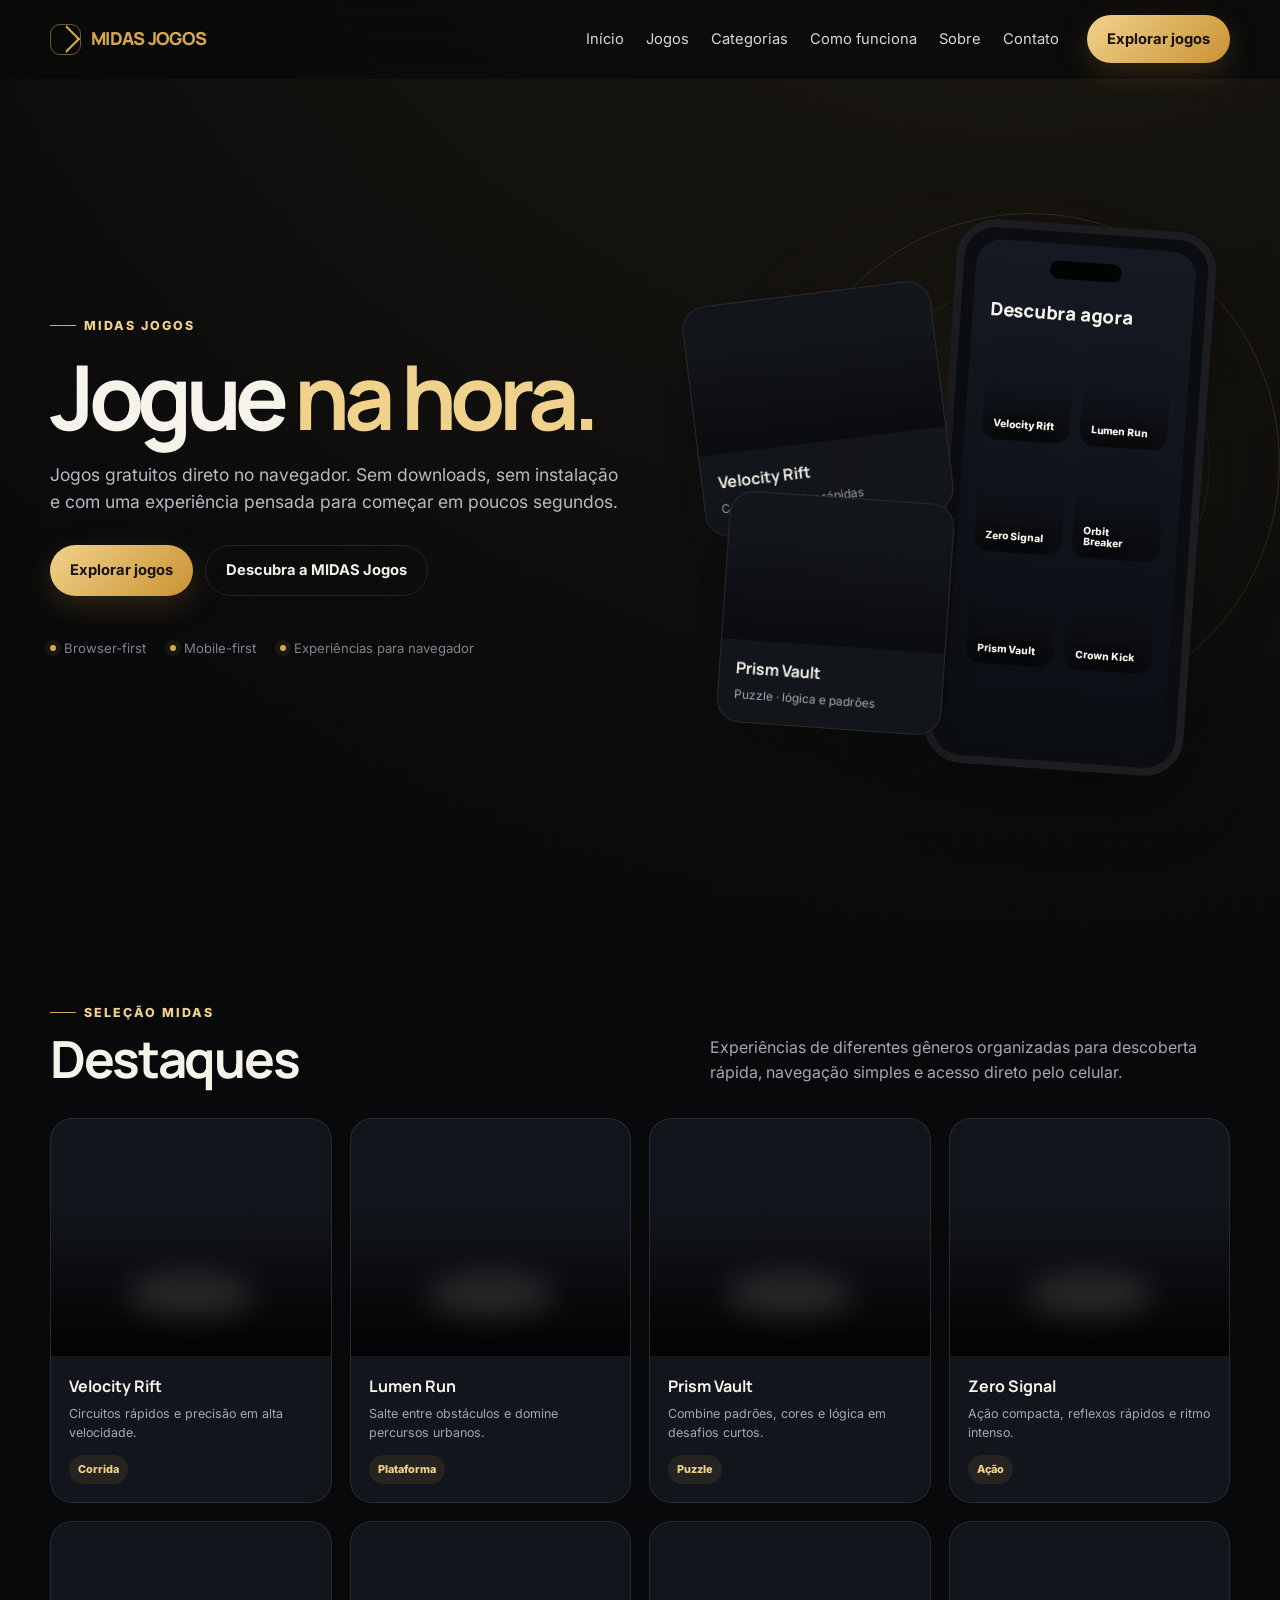
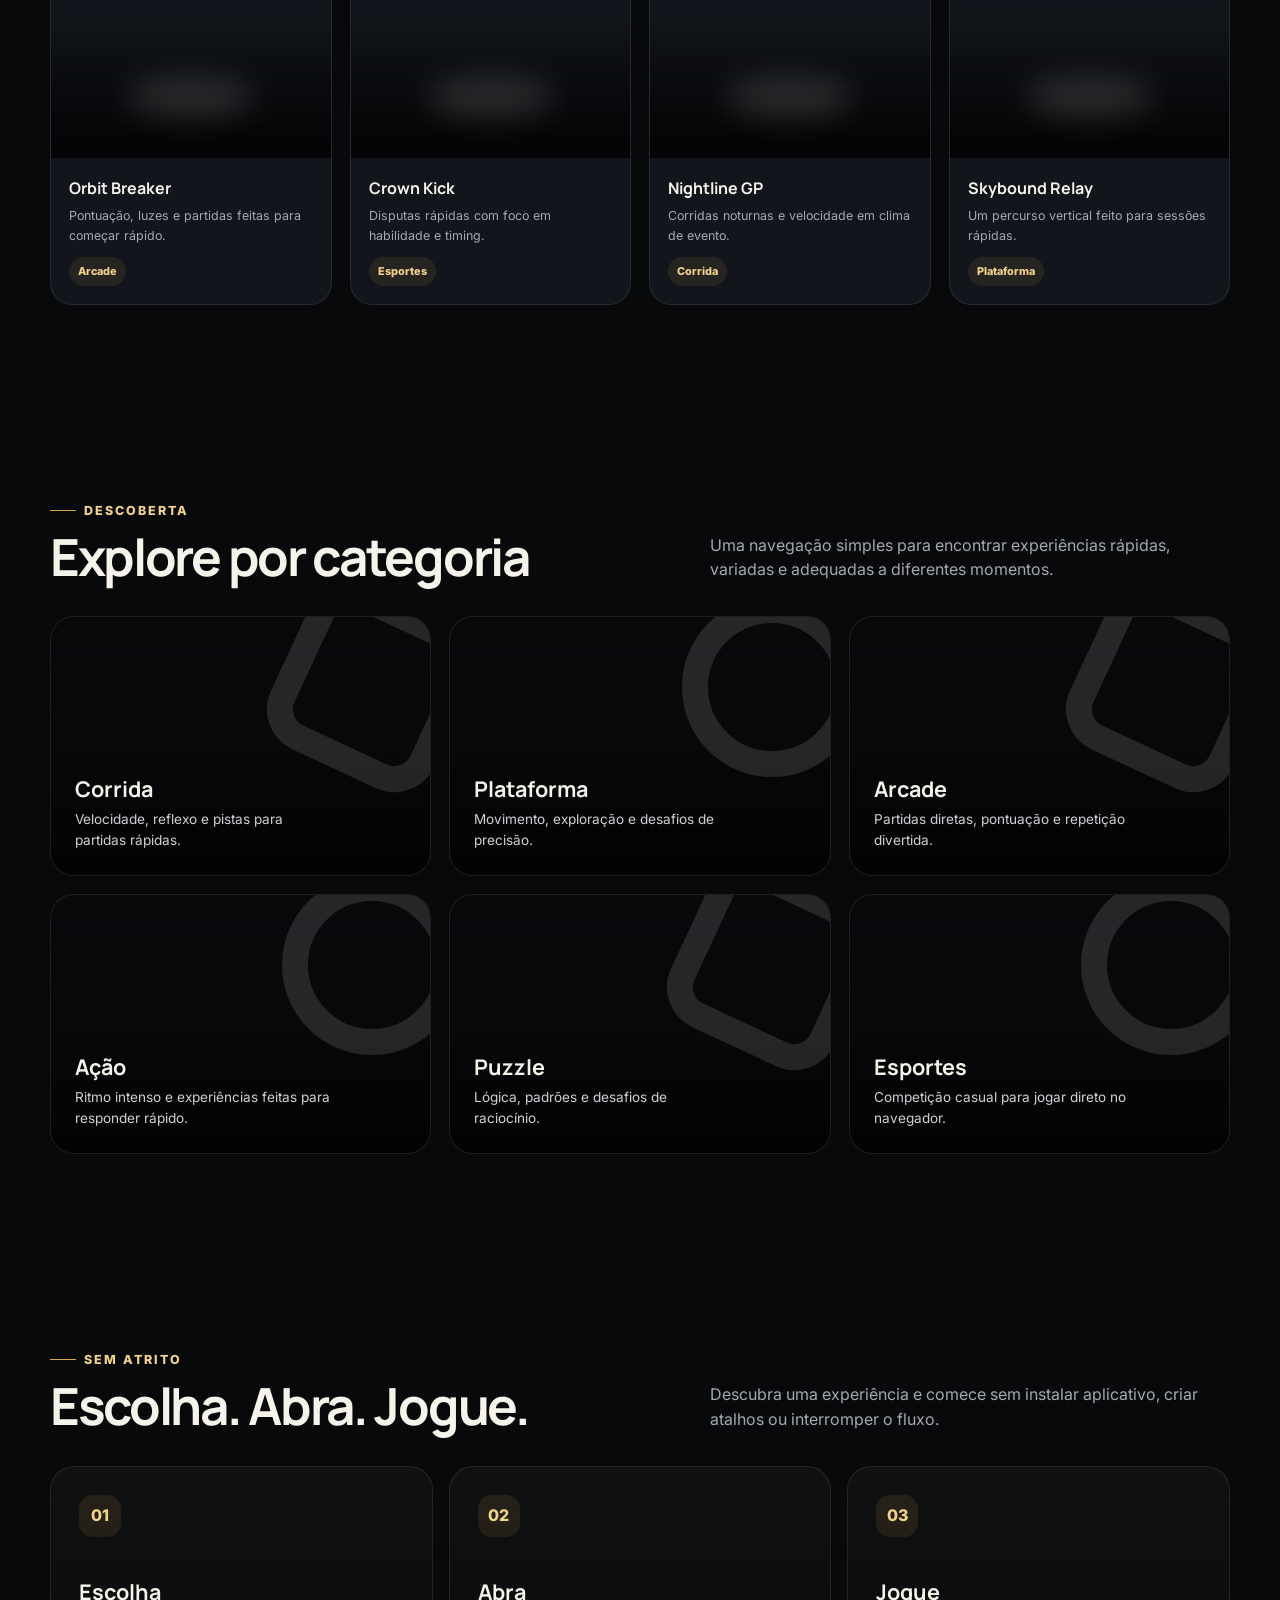
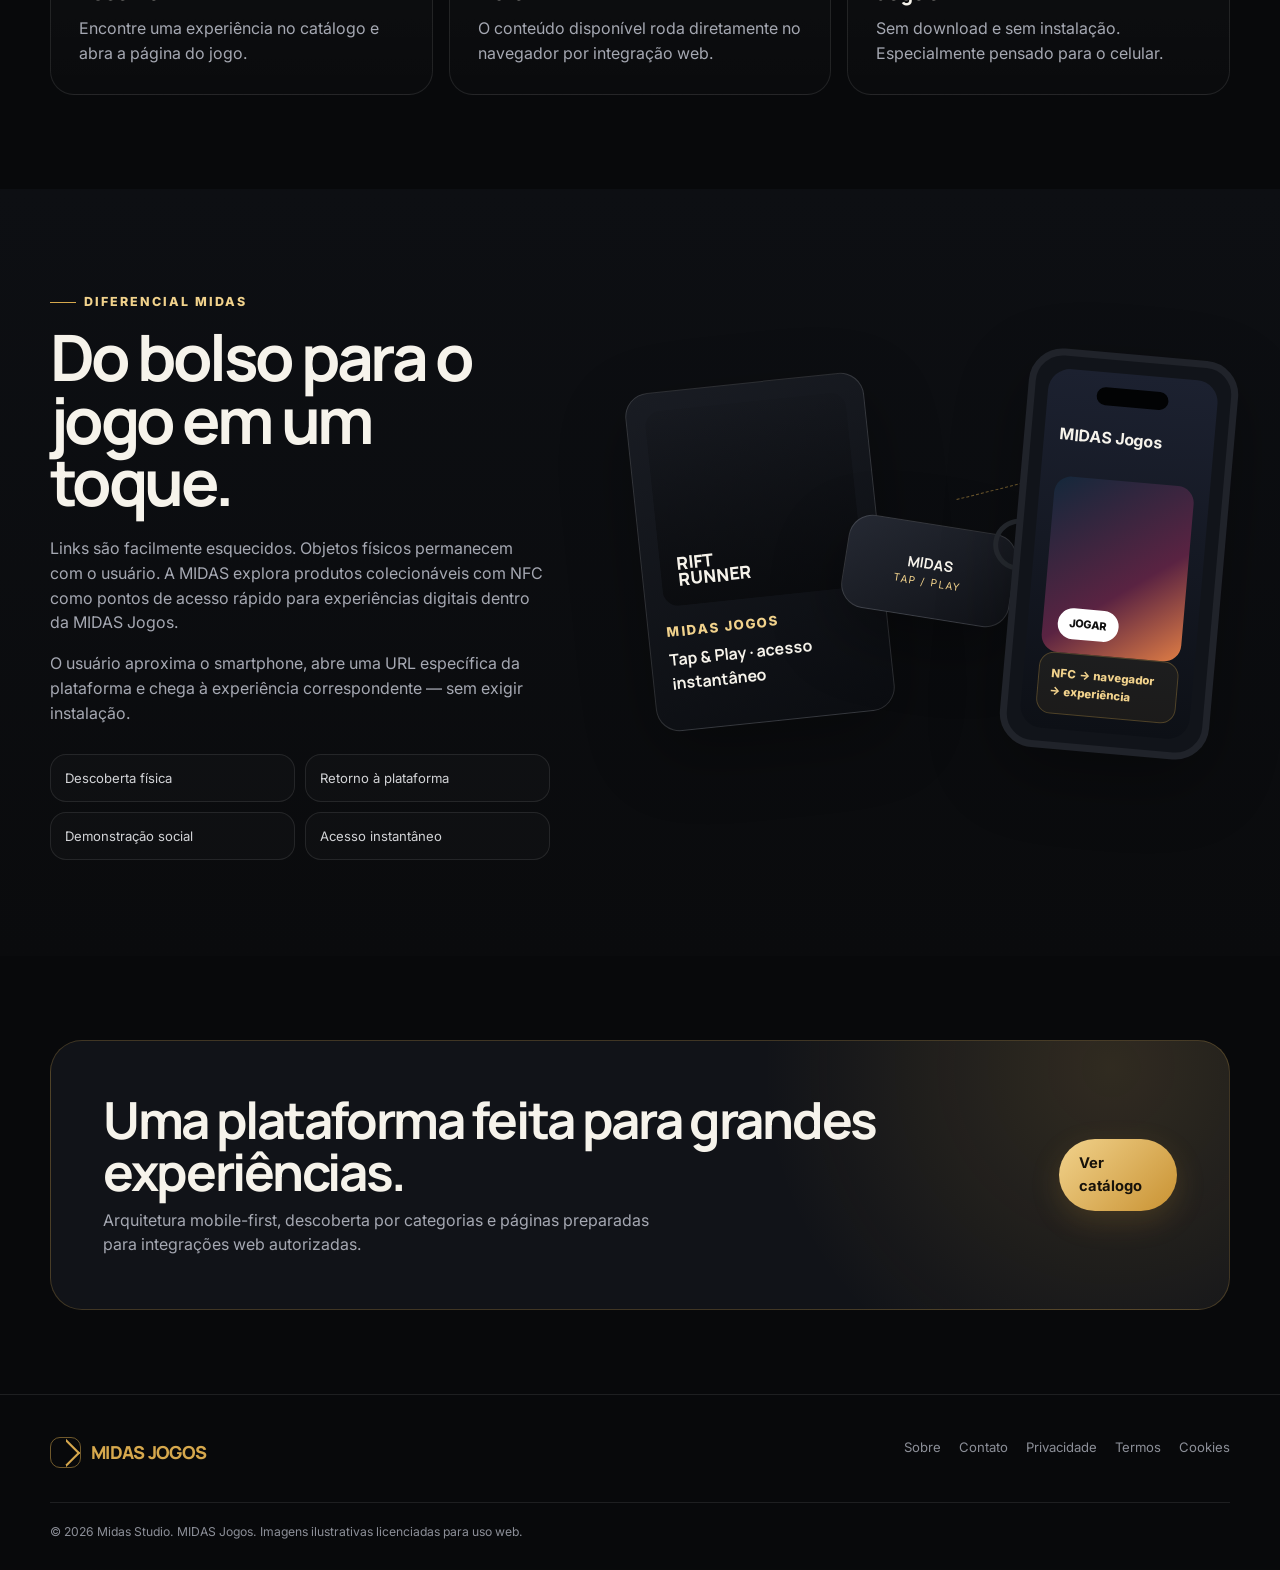
==== commit d7c64823: "content: polish public home for launch" ====
--- a/site/index.html
+++ b/site/index.html
@@ -5,7 +5,7 @@
   <meta name="viewport" content="width=device-width,initial-scale=1,viewport-fit=cover">
   <meta name="theme-color" content="#08090b">
   <title>MIDAS Jogos — Jogos instantâneos no navegador</title>
-  <meta name="description" content="MIDAS Jogos é uma plataforma mobile-first da Midas Studio para descobrir e acessar jogos HTML5 diretamente pelo navegador.">
+  <meta name="description" content="MIDAS Jogos é uma plataforma mobile-first da Midas Studio para descobrir e acessar experiências HTML5 diretamente pelo navegador.">
   <meta property="og:title" content="MIDAS Jogos — Encoste. Abra. Jogue.">
   <meta property="og:description" content="Jogos instantâneos direto no navegador. Sem downloads. Sem instalação.">
   <meta property="og:type" content="website">
@@ -36,13 +36,13 @@
           <a class="btn" href="#como-funciona">Descubra a MIDAS Jogos</a>
         </div>
         <div class="hero-meta" aria-label="Características">
-          <span><i></i>Browser-first</span><span><i></i>Mobile-first</span><span><i></i>Catálogo em preparação</span>
+          <span><i></i>Browser-first</span><span><i></i>Mobile-first</span><span><i></i>Experiências para navegador</span>
         </div>
       </div>
-      <div class="hero-visual" aria-label="Prévia conceitual da plataforma MIDAS Jogos">
+      <div class="hero-visual" aria-label="Prévia da plataforma MIDAS Jogos">
         <div class="glow"></div><div class="orbit"></div><div class="orbit two"></div>
-        <div class="float-card one"><div class="float-art art-race"></div><div class="float-copy"><strong>Velocity Rift</strong><span>Corrida · catálogo demonstrativo</span></div></div>
-        <div class="float-card two"><div class="float-art art-puzzle"></div><div class="float-copy"><strong>Prism Vault</strong><span>Puzzle · catálogo demonstrativo</span></div></div>
+        <div class="float-card one"><div class="float-art art-race"></div><div class="float-copy"><strong>Velocity Rift</strong><span>Corrida · partidas rápidas</span></div></div>
+        <div class="float-card two"><div class="float-art art-puzzle"></div><div class="float-copy"><strong>Prism Vault</strong><span>Puzzle · lógica e padrões</span></div></div>
         <div class="phone">
           <div class="phone-screen"><div class="phone-top"></div><div class="phone-title">Descubra agora</div><div class="mini-row">
             <div class="mini-card art-race" data-title="Velocity Rift"></div><div class="mini-card art-platform" data-title="Lumen Run"></div><div class="mini-card art-action" data-title="Zero Signal"></div><div class="mini-card art-arcade" data-title="Orbit Breaker"></div><div class="mini-card art-puzzle" data-title="Prism Vault"></div><div class="mini-card art-sport" data-title="Crown Kick"></div>
@@ -54,7 +54,7 @@
 
   <section class="section" aria-labelledby="destaques-title">
     <div class="container">
-      <div class="section-head"><div><span class="eyebrow">Catálogo em preparação</span><h2 id="destaques-title">Destaques</h2></div><p>Uma prévia visual da experiência de descoberta. Os títulos desta versão são fictícios e serão substituídos por conteúdo autorizado.</p></div>
+      <div class="section-head"><div><span class="eyebrow">Seleção MIDAS</span><h2 id="destaques-title">Destaques</h2></div><p>Experiências de diferentes gêneros organizadas para descoberta rápida, navegação simples e acesso direto pelo celular.</p></div>
       <div class="game-grid" data-featured-games></div>
     </div>
   </section>
@@ -75,10 +75,10 @@
 
   <section class="section" id="como-funciona" aria-labelledby="como-title">
     <div class="container">
-      <div class="section-head"><div><span class="eyebrow">Sem atrito</span><h2 id="como-title">Escolha. Abra. Jogue.</h2></div><p>A proposta digital vem primeiro: descobrir uma experiência e começar a jogar sem instalar nada.</p></div>
+      <div class="section-head"><div><span class="eyebrow">Sem atrito</span><h2 id="como-title">Escolha. Abra. Jogue.</h2></div><p>Descubra uma experiência e comece sem instalar aplicativo, criar atalhos ou interromper o fluxo.</p></div>
       <div class="steps">
         <article class="step"><div class="step-num">01</div><h3>Escolha</h3><p>Encontre uma experiência no catálogo e abra a página do jogo.</p></article>
-        <article class="step"><div class="step-num">02</div><h3>Abra</h3><p>O conteúdo autorizado roda diretamente no navegador por integração web.</p></article>
+        <article class="step"><div class="step-num">02</div><h3>Abra</h3><p>O conteúdo disponível roda diretamente no navegador por integração web.</p></article>
         <article class="step"><div class="step-num">03</div><h3>Jogue</h3><p>Sem download e sem instalação. Especialmente pensado para o celular.</p></article>
       </div>
     </div>
@@ -101,10 +101,10 @@
     </div>
   </section>
 
-  <section class="cta-band"><div class="container"><div class="cta-box"><div><h2>Uma plataforma pronta para receber grandes experiências.</h2><p>A infraestrutura visual desta versão demonstra a direção do produto. O catálogo público será preenchido apenas com conteúdo devidamente autorizado.</p></div><a class="btn btn-primary" href="./jogos/">Ver catálogo</a></div></div></section>
+  <section class="cta-band"><div class="container"><div class="cta-box"><div><h2>Uma plataforma feita para grandes experiências.</h2><p>Arquitetura mobile-first, descoberta por categorias e páginas preparadas para integrações web autorizadas.</p></div><a class="btn btn-primary" href="./jogos/">Ver catálogo</a></div></div></section>
 </main>
 
-<footer class="site-footer"><div class="container"><div class="footer-grid"><a class="brand" href="./"><span class="brand-mark" aria-hidden="true"></span><span>MIDAS <span>JOGOS</span></span></a><div class="footer-links"><a href="./sobre/">Sobre</a><a href="./contato/">Contato</a><a href="./privacidade/">Privacidade</a><a href="./termos/">Termos</a><a href="./cookies/">Cookies</a></div></div><div class="footer-note">© <span data-year></span> Midas Studio. MIDAS Jogos. Os jogos exibidos nesta versão são conceitos fictícios para demonstração de interface.</div></div></footer>
+<footer class="site-footer"><div class="container"><div class="footer-grid"><a class="brand" href="./"><span class="brand-mark" aria-hidden="true"></span><span>MIDAS <span>JOGOS</span></span></a><div class="footer-links"><a href="./sobre/">Sobre</a><a href="./contato/">Contato</a><a href="./privacidade/">Privacidade</a><a href="./termos/">Termos</a><a href="./cookies/">Cookies</a></div></div><div class="footer-note">© <span data-year></span> Midas Studio. MIDAS Jogos. Imagens ilustrativas licenciadas para uso web.</div></div></footer>
 <script src="./assets/app.js" defer></script>
 </body>
-</html>
+</html>
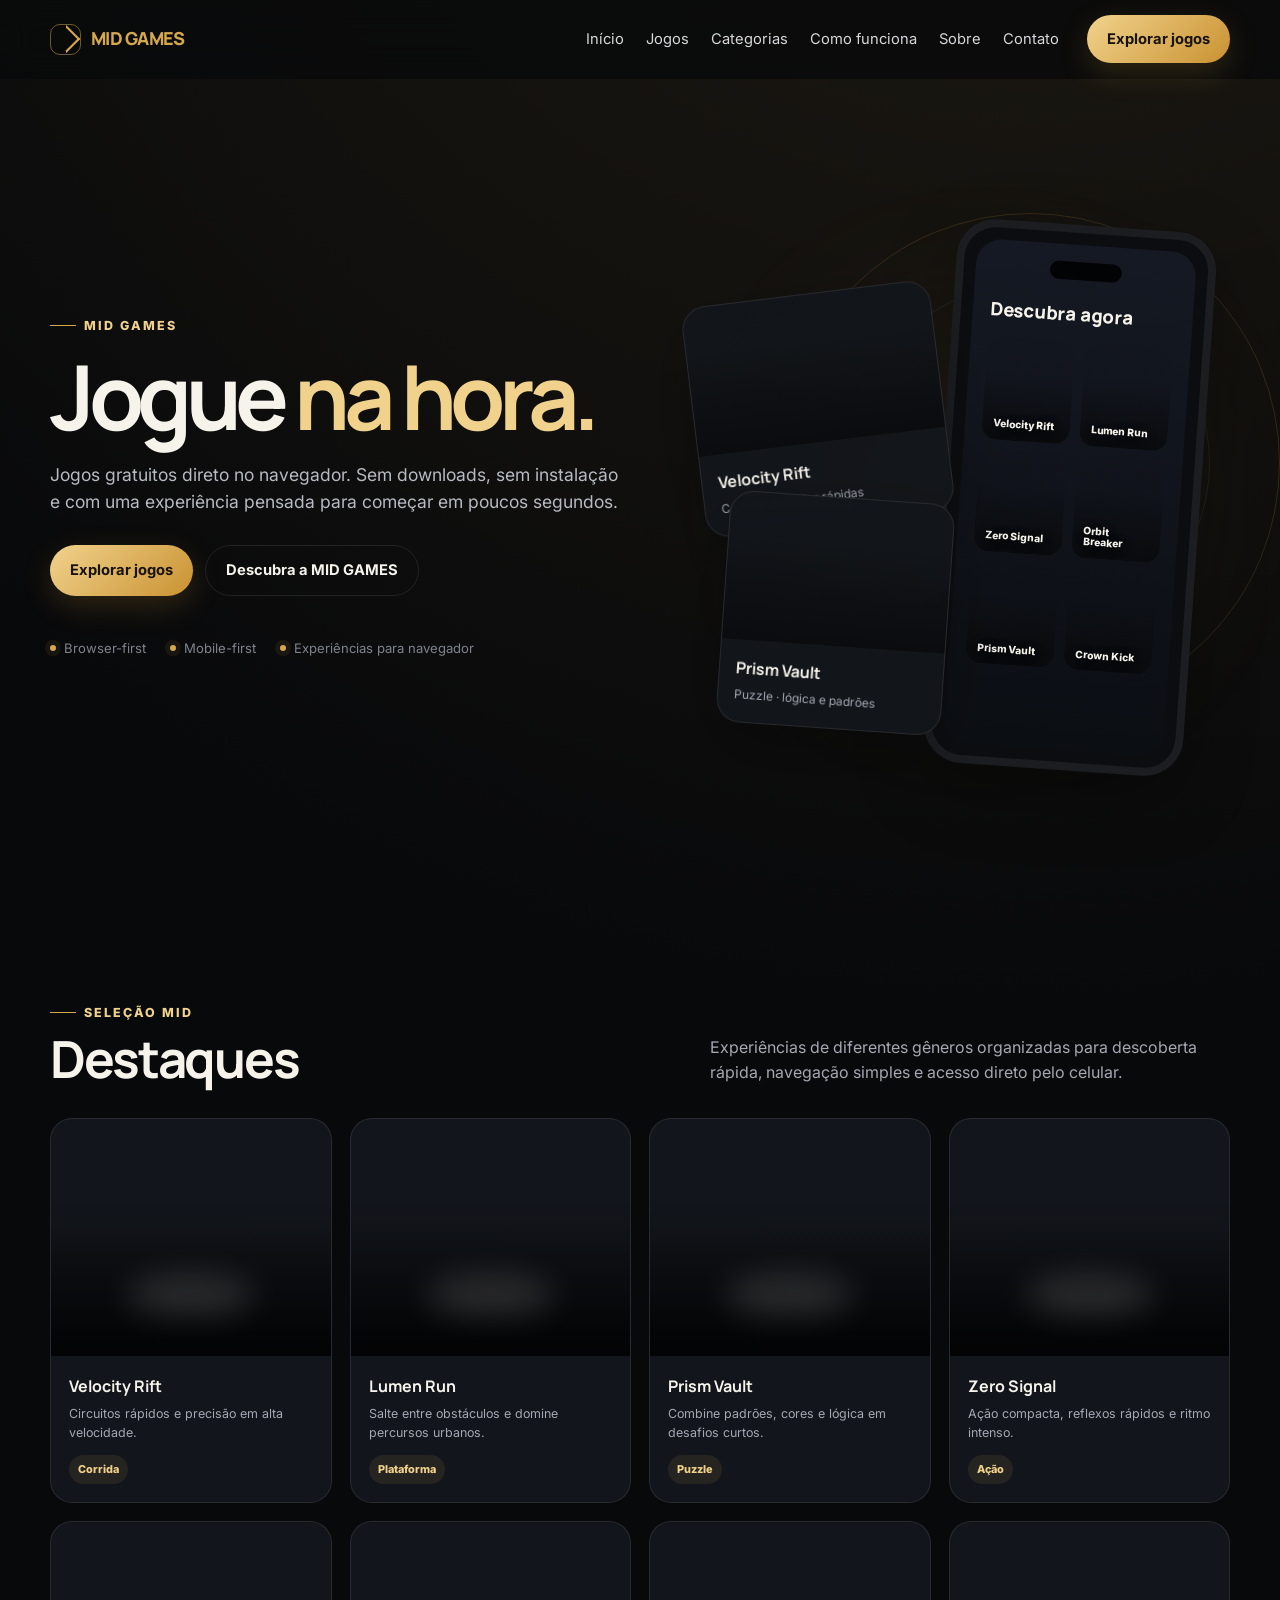
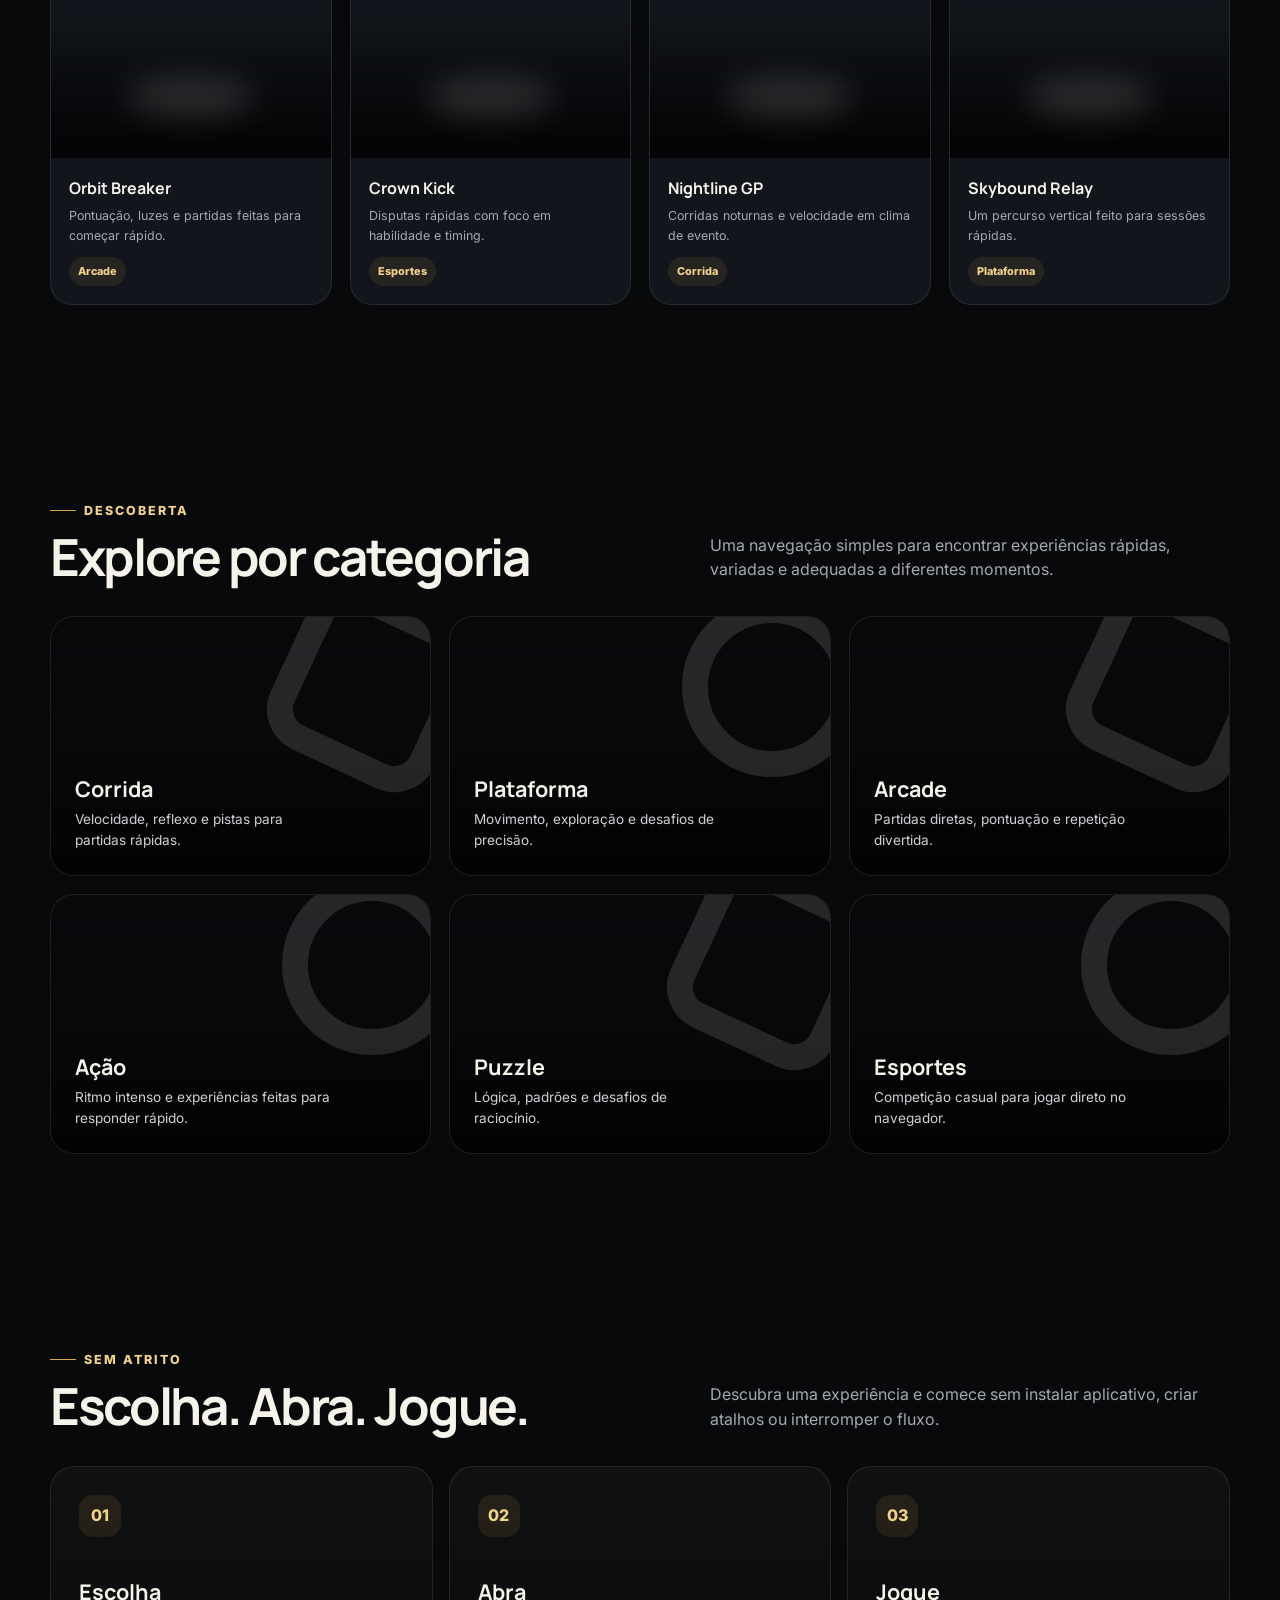
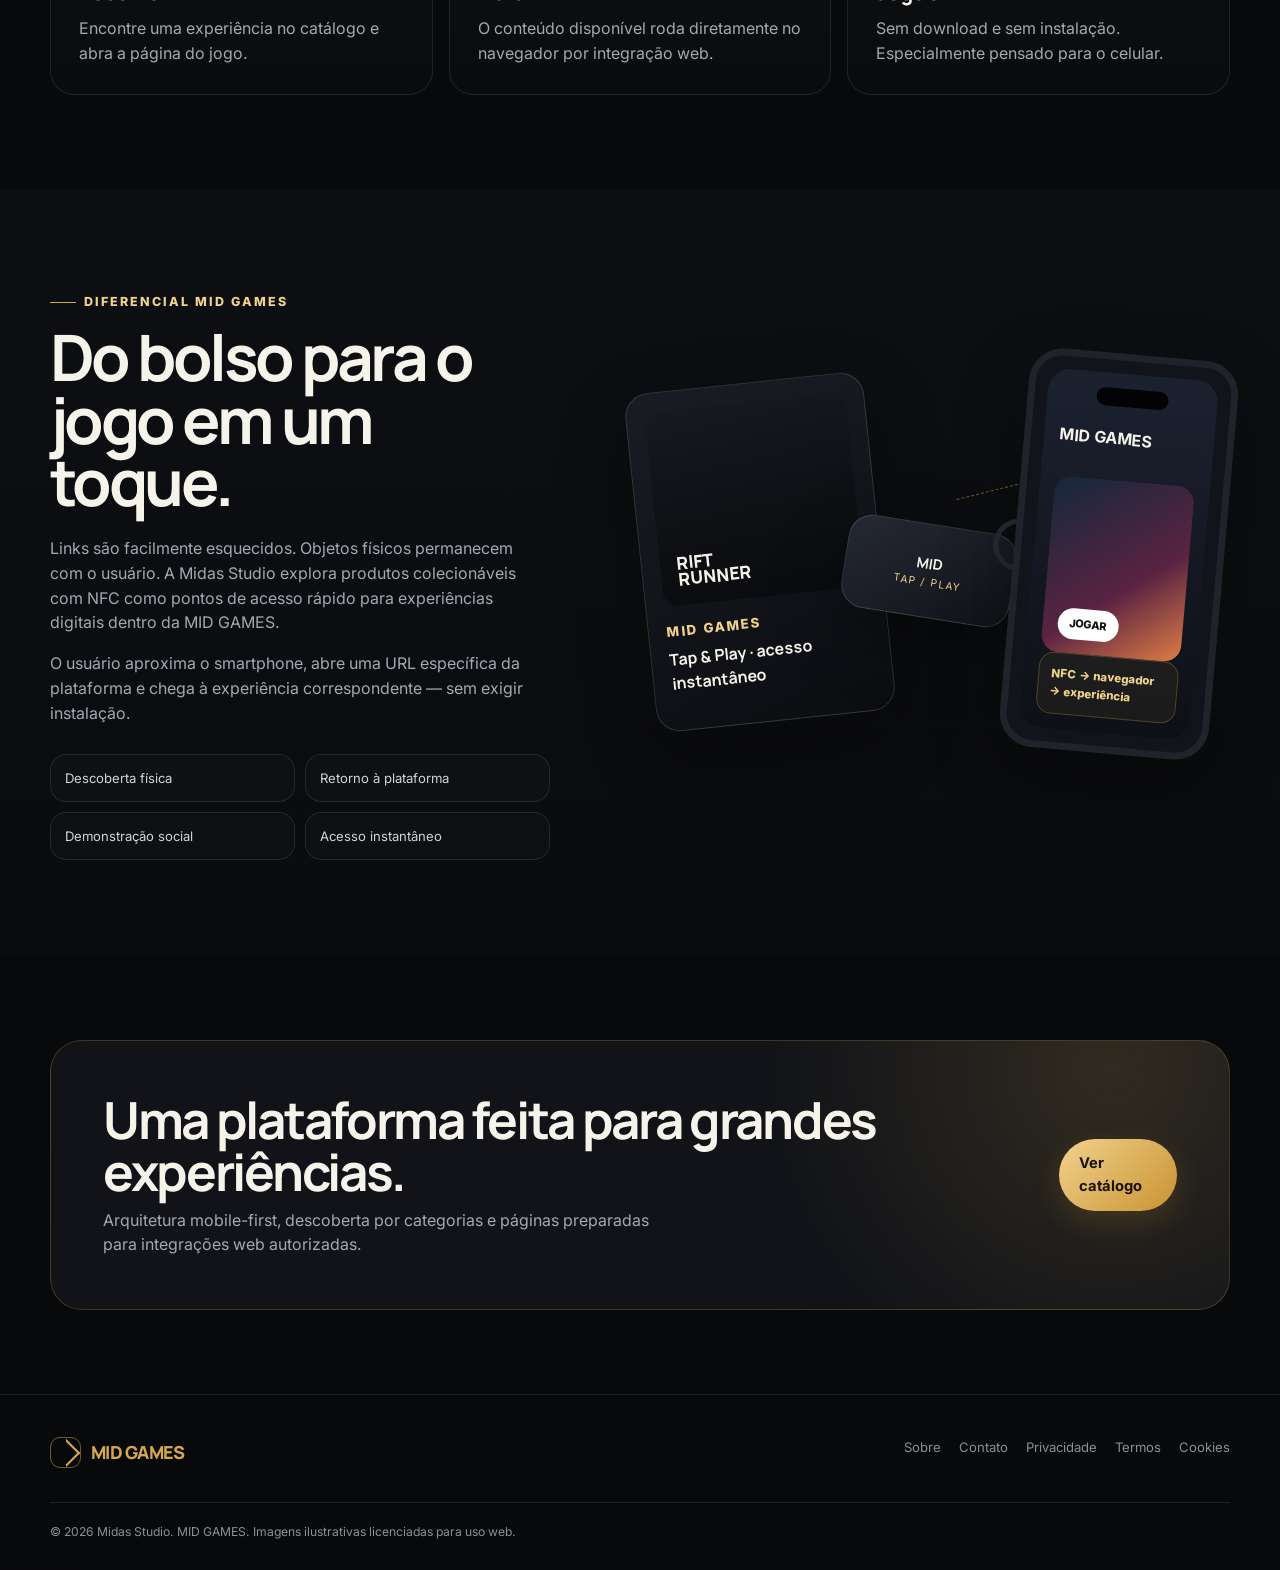
==== commit 61f76e79: "brand: rename public platform to MID GAMES and prepare custom domain" ====
--- a/site/index.html
+++ b/site/index.html
@@ -4,18 +4,20 @@
   <meta charset="utf-8">
   <meta name="viewport" content="width=device-width,initial-scale=1,viewport-fit=cover">
   <meta name="theme-color" content="#08090b">
-  <title>MIDAS Jogos — Jogos instantâneos no navegador</title>
-  <meta name="description" content="MIDAS Jogos é uma plataforma mobile-first da Midas Studio para descobrir e acessar experiências HTML5 diretamente pelo navegador.">
-  <meta property="og:title" content="MIDAS Jogos — Encoste. Abra. Jogue.">
+  <title>MID GAMES — Jogos instantâneos no navegador</title>
+  <meta name="description" content="MID GAMES é uma plataforma mobile-first da Midas Studio para descobrir e acessar experiências HTML5 diretamente pelo navegador.">
+  <meta property="og:title" content="MID GAMES — Encoste. Abra. Jogue.">
   <meta property="og:description" content="Jogos instantâneos direto no navegador. Sem downloads. Sem instalação.">
   <meta property="og:type" content="website">
+  <meta property="og:url" content="https://midgames.midasstudio.com.br/">
+  <link rel="canonical" href="https://midgames.midasstudio.com.br/">
   <link rel="icon" href="./favicon.svg" type="image/svg+xml">
   <link rel="stylesheet" href="./assets/styles.css">
 </head>
 <body>
 <header class="site-header">
   <div class="container nav">
-    <a class="brand" href="./" aria-label="MIDAS Jogos — início"><span class="brand-mark" aria-hidden="true"></span><span>MIDAS <span>JOGOS</span></span></a>
+    <a class="brand" href="./" aria-label="MID GAMES — início"><span class="brand-mark" aria-hidden="true"></span><span>MID <span>GAMES</span></span></a>
     <nav class="nav-links" aria-label="Navegação principal">
       <a href="./">Início</a><a href="./jogos/">Jogos</a><a href="#categorias">Categorias</a><a href="#como-funciona">Como funciona</a><a href="./sobre/">Sobre</a><a href="./contato/">Contato</a>
     </nav>
@@ -28,18 +30,18 @@
   <section class="hero">
     <div class="container hero-grid">
       <div>
-        <span class="eyebrow">MIDAS Jogos</span>
+        <span class="eyebrow">MID GAMES</span>
         <h1>Jogue <em>na hora.</em></h1>
         <p>Jogos gratuitos direto no navegador. Sem downloads, sem instalação e com uma experiência pensada para começar em poucos segundos.</p>
         <div class="hero-actions">
           <a class="btn btn-primary" href="./jogos/">Explorar jogos</a>
-          <a class="btn" href="#como-funciona">Descubra a MIDAS Jogos</a>
+          <a class="btn" href="#como-funciona">Descubra a MID GAMES</a>
         </div>
         <div class="hero-meta" aria-label="Características">
           <span><i></i>Browser-first</span><span><i></i>Mobile-first</span><span><i></i>Experiências para navegador</span>
         </div>
       </div>
-      <div class="hero-visual" aria-label="Prévia da plataforma MIDAS Jogos">
+      <div class="hero-visual" aria-label="Prévia da plataforma MID GAMES">
         <div class="glow"></div><div class="orbit"></div><div class="orbit two"></div>
         <div class="float-card one"><div class="float-art art-race"></div><div class="float-copy"><strong>Velocity Rift</strong><span>Corrida · partidas rápidas</span></div></div>
         <div class="float-card two"><div class="float-art art-puzzle"></div><div class="float-copy"><strong>Prism Vault</strong><span>Puzzle · lógica e padrões</span></div></div>
@@ -54,7 +56,7 @@
 
   <section class="section" aria-labelledby="destaques-title">
     <div class="container">
-      <div class="section-head"><div><span class="eyebrow">Seleção MIDAS</span><h2 id="destaques-title">Destaques</h2></div><p>Experiências de diferentes gêneros organizadas para descoberta rápida, navegação simples e acesso direto pelo celular.</p></div>
+      <div class="section-head"><div><span class="eyebrow">Seleção MID</span><h2 id="destaques-title">Destaques</h2></div><p>Experiências de diferentes gêneros organizadas para descoberta rápida, navegação simples e acesso direto pelo celular.</p></div>
       <div class="game-grid" data-featured-games></div>
     </div>
   </section>
@@ -87,16 +89,16 @@
   <section class="physical" aria-labelledby="physical-title">
     <div class="container physical-grid">
       <div>
-        <span class="eyebrow">Diferencial MIDAS</span>
+        <span class="eyebrow">Diferencial MID GAMES</span>
         <h2 id="physical-title">Do bolso para o jogo em um toque.</h2>
-        <p>Links são facilmente esquecidos. Objetos físicos permanecem com o usuário. A MIDAS explora produtos colecionáveis com NFC como pontos de acesso rápido para experiências digitais dentro da MIDAS Jogos.</p>
+        <p>Links são facilmente esquecidos. Objetos físicos permanecem com o usuário. A Midas Studio explora produtos colecionáveis com NFC como pontos de acesso rápido para experiências digitais dentro da MID GAMES.</p>
         <p>O usuário aproxima o smartphone, abre uma URL específica da plataforma e chega à experiência correspondente — sem exigir instalação.</p>
         <div class="benefit-list"><div class="benefit">Descoberta física</div><div class="benefit">Retorno à plataforma</div><div class="benefit">Demonstração social</div><div class="benefit">Acesso instantâneo</div></div>
       </div>
-      <div class="flow-visual" aria-label="Fluxo conceitual de chaveiro MIDAS para jogo no celular">
-        <div class="package"><div class="package-art"></div><small>MIDAS JOGOS</small><strong>Tap & Play · acesso instantâneo</strong></div>
-        <div class="keychain"><div><strong>MIDAS</strong><span>TAP / PLAY</span></div></div><div class="flow-line"></div>
-        <div class="tap-phone"><div class="tap-screen"><div class="phone-top"></div><strong>MIDAS Jogos</strong><div class="tap-game"></div><div class="tap-badge">NFC → navegador → experiência</div></div></div>
+      <div class="flow-visual" aria-label="Fluxo conceitual de chaveiro MID GAMES para jogo no celular">
+        <div class="package"><div class="package-art"></div><small>MID GAMES</small><strong>Tap & Play · acesso instantâneo</strong></div>
+        <div class="keychain"><div><strong>MID</strong><span>TAP / PLAY</span></div></div><div class="flow-line"></div>
+        <div class="tap-phone"><div class="tap-screen"><div class="phone-top"></div><strong>MID GAMES</strong><div class="tap-game"></div><div class="tap-badge">NFC → navegador → experiência</div></div></div>
       </div>
     </div>
   </section>
@@ -104,7 +106,7 @@
   <section class="cta-band"><div class="container"><div class="cta-box"><div><h2>Uma plataforma feita para grandes experiências.</h2><p>Arquitetura mobile-first, descoberta por categorias e páginas preparadas para integrações web autorizadas.</p></div><a class="btn btn-primary" href="./jogos/">Ver catálogo</a></div></div></section>
 </main>
 
-<footer class="site-footer"><div class="container"><div class="footer-grid"><a class="brand" href="./"><span class="brand-mark" aria-hidden="true"></span><span>MIDAS <span>JOGOS</span></span></a><div class="footer-links"><a href="./sobre/">Sobre</a><a href="./contato/">Contato</a><a href="./privacidade/">Privacidade</a><a href="./termos/">Termos</a><a href="./cookies/">Cookies</a></div></div><div class="footer-note">© <span data-year></span> Midas Studio. MIDAS Jogos. Imagens ilustrativas licenciadas para uso web.</div></div></footer>
+<footer class="site-footer"><div class="container"><div class="footer-grid"><a class="brand" href="./"><span class="brand-mark" aria-hidden="true"></span><span>MID <span>GAMES</span></span></a><div class="footer-links"><a href="./sobre/">Sobre</a><a href="./contato/">Contato</a><a href="./privacidade/">Privacidade</a><a href="./termos/">Termos</a><a href="./cookies/">Cookies</a></div></div><div class="footer-note">© <span data-year></span> Midas Studio. MID GAMES. Imagens ilustrativas licenciadas para uso web.</div></div></footer>
 <script src="./assets/app.js" defer></script>
 </body>
-</html>+</html>
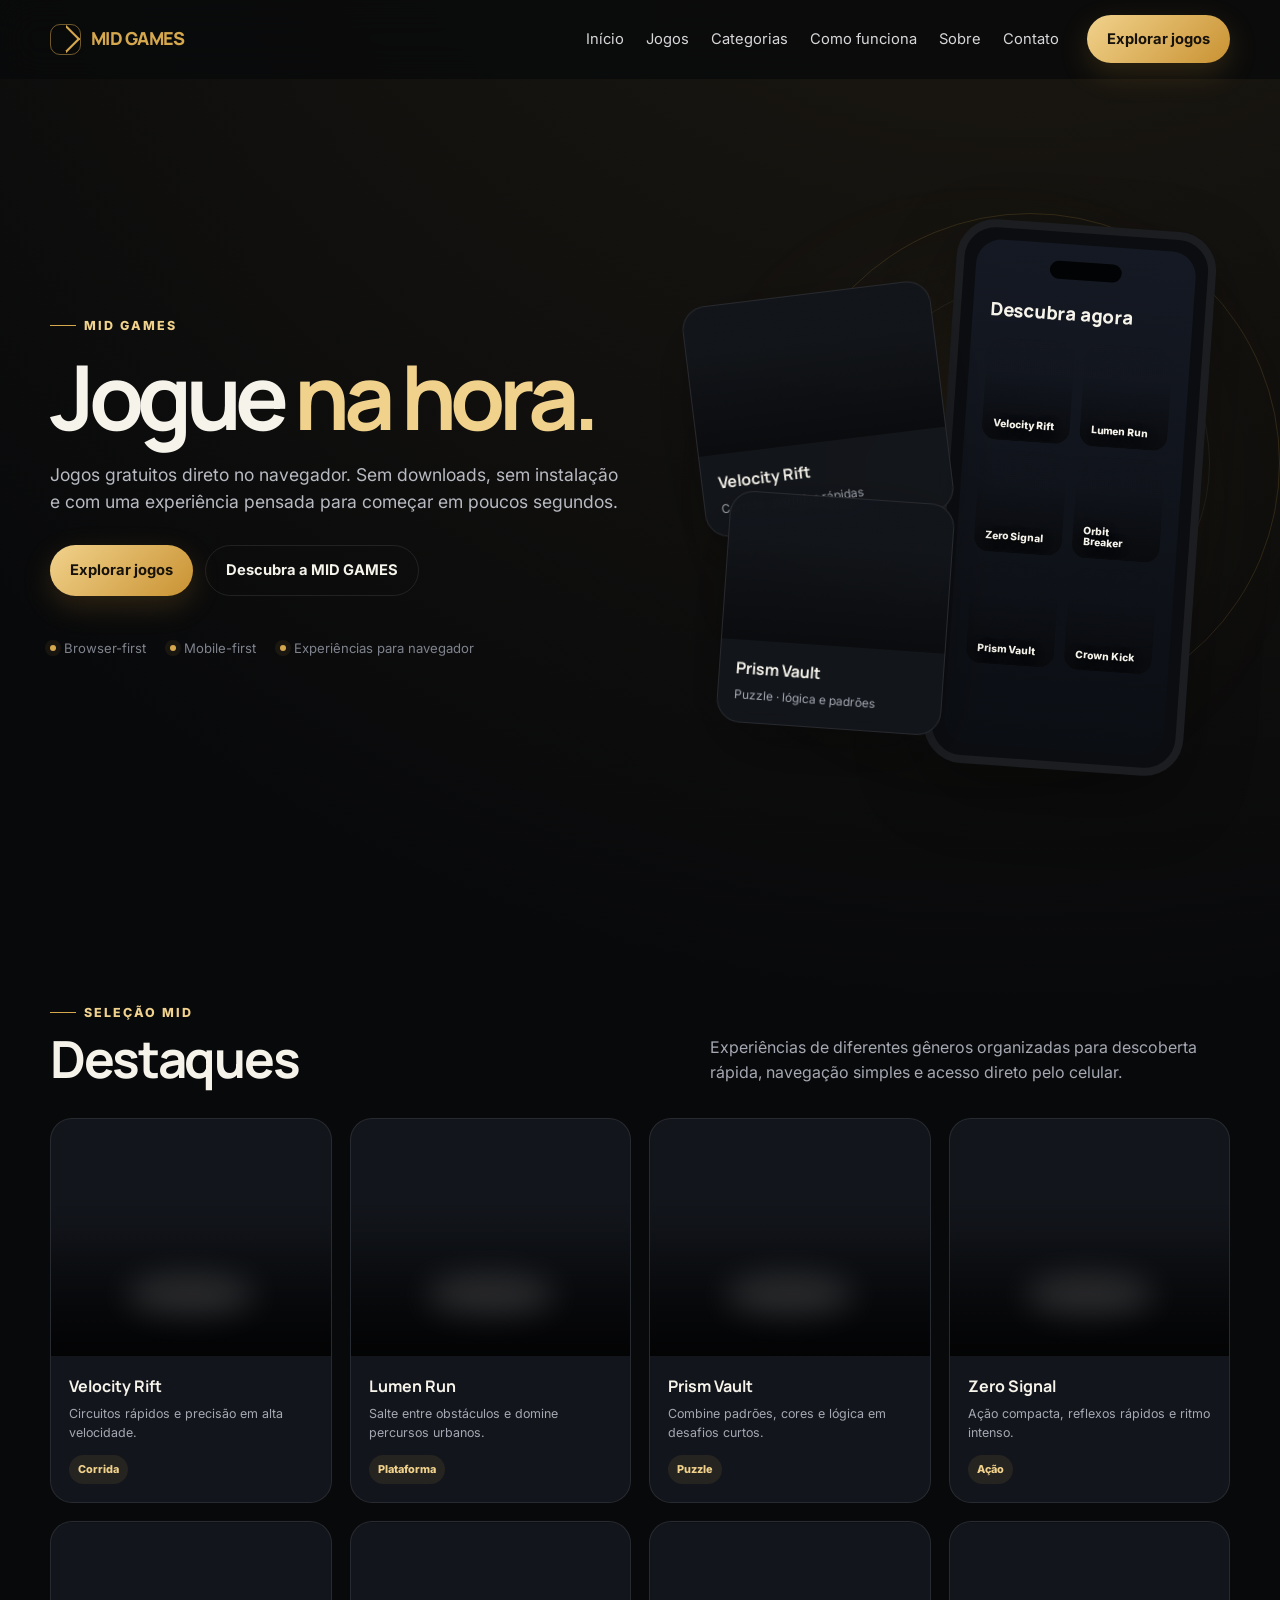
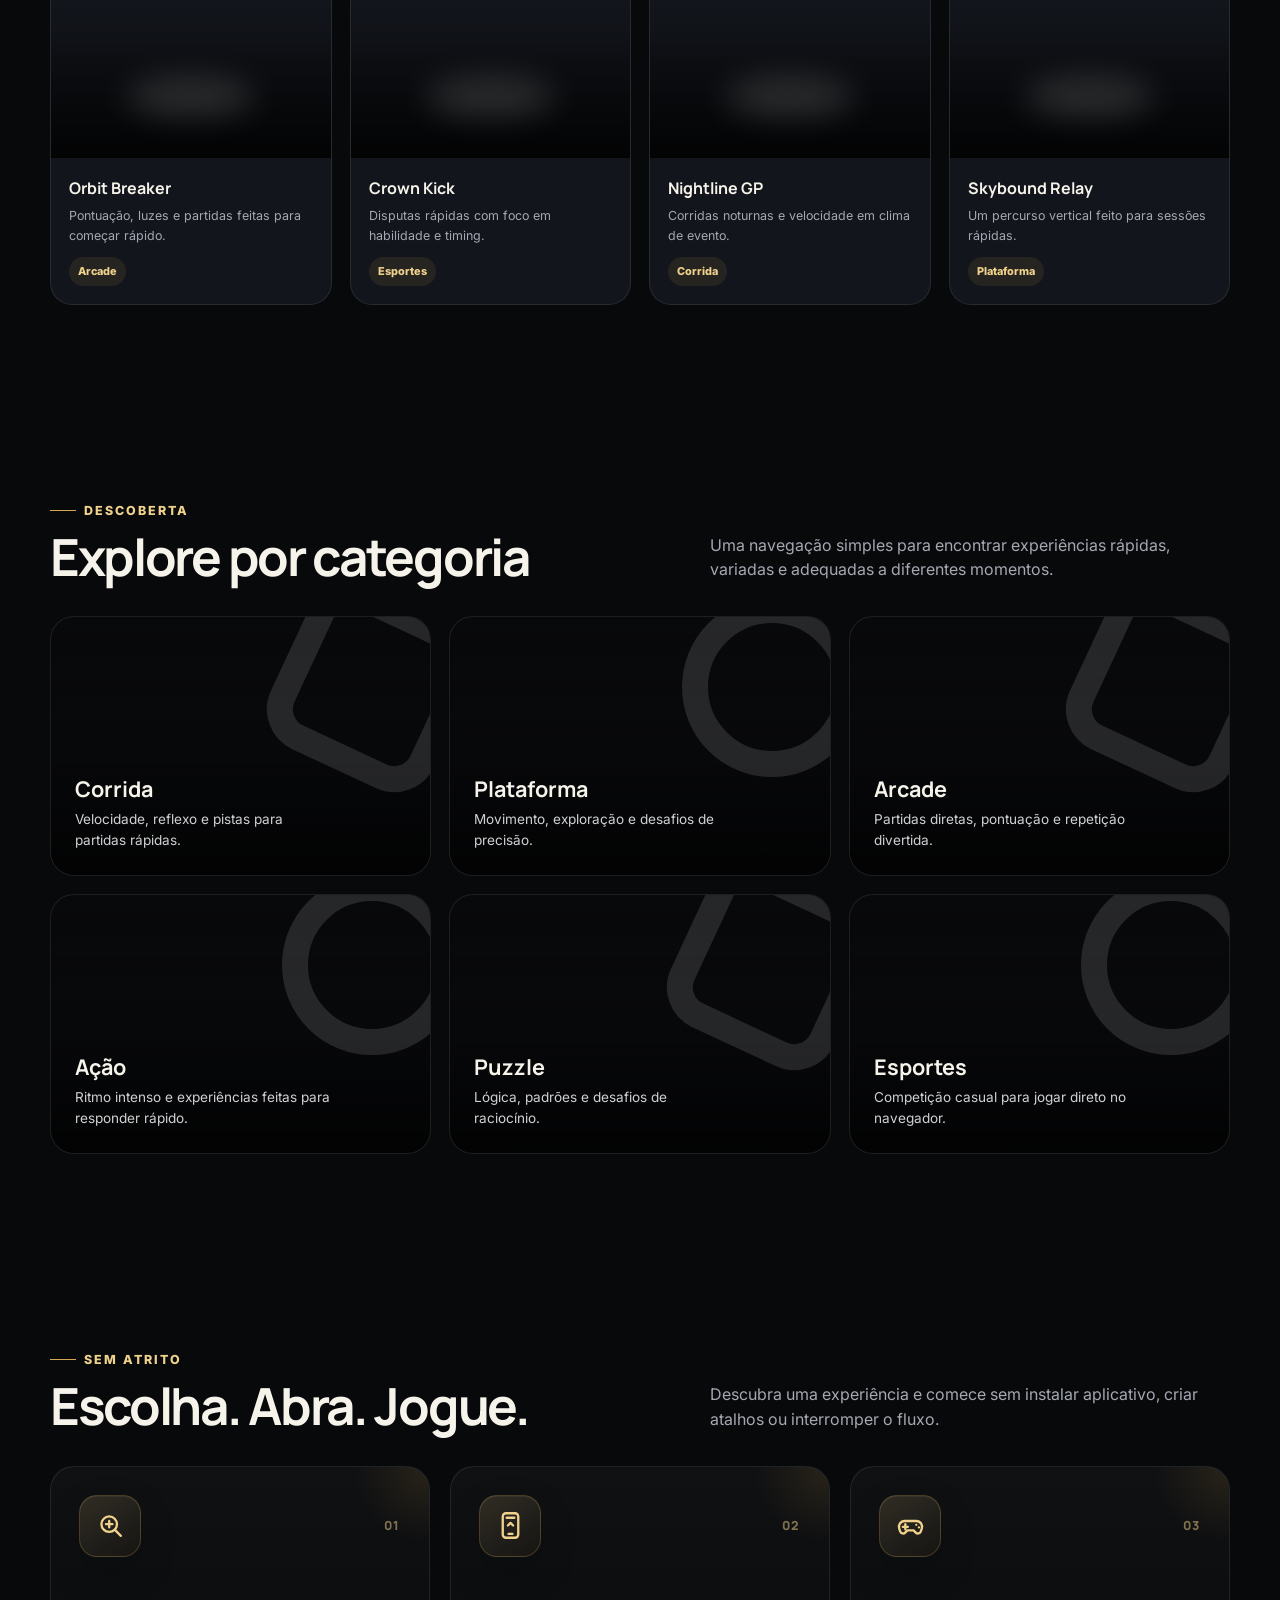
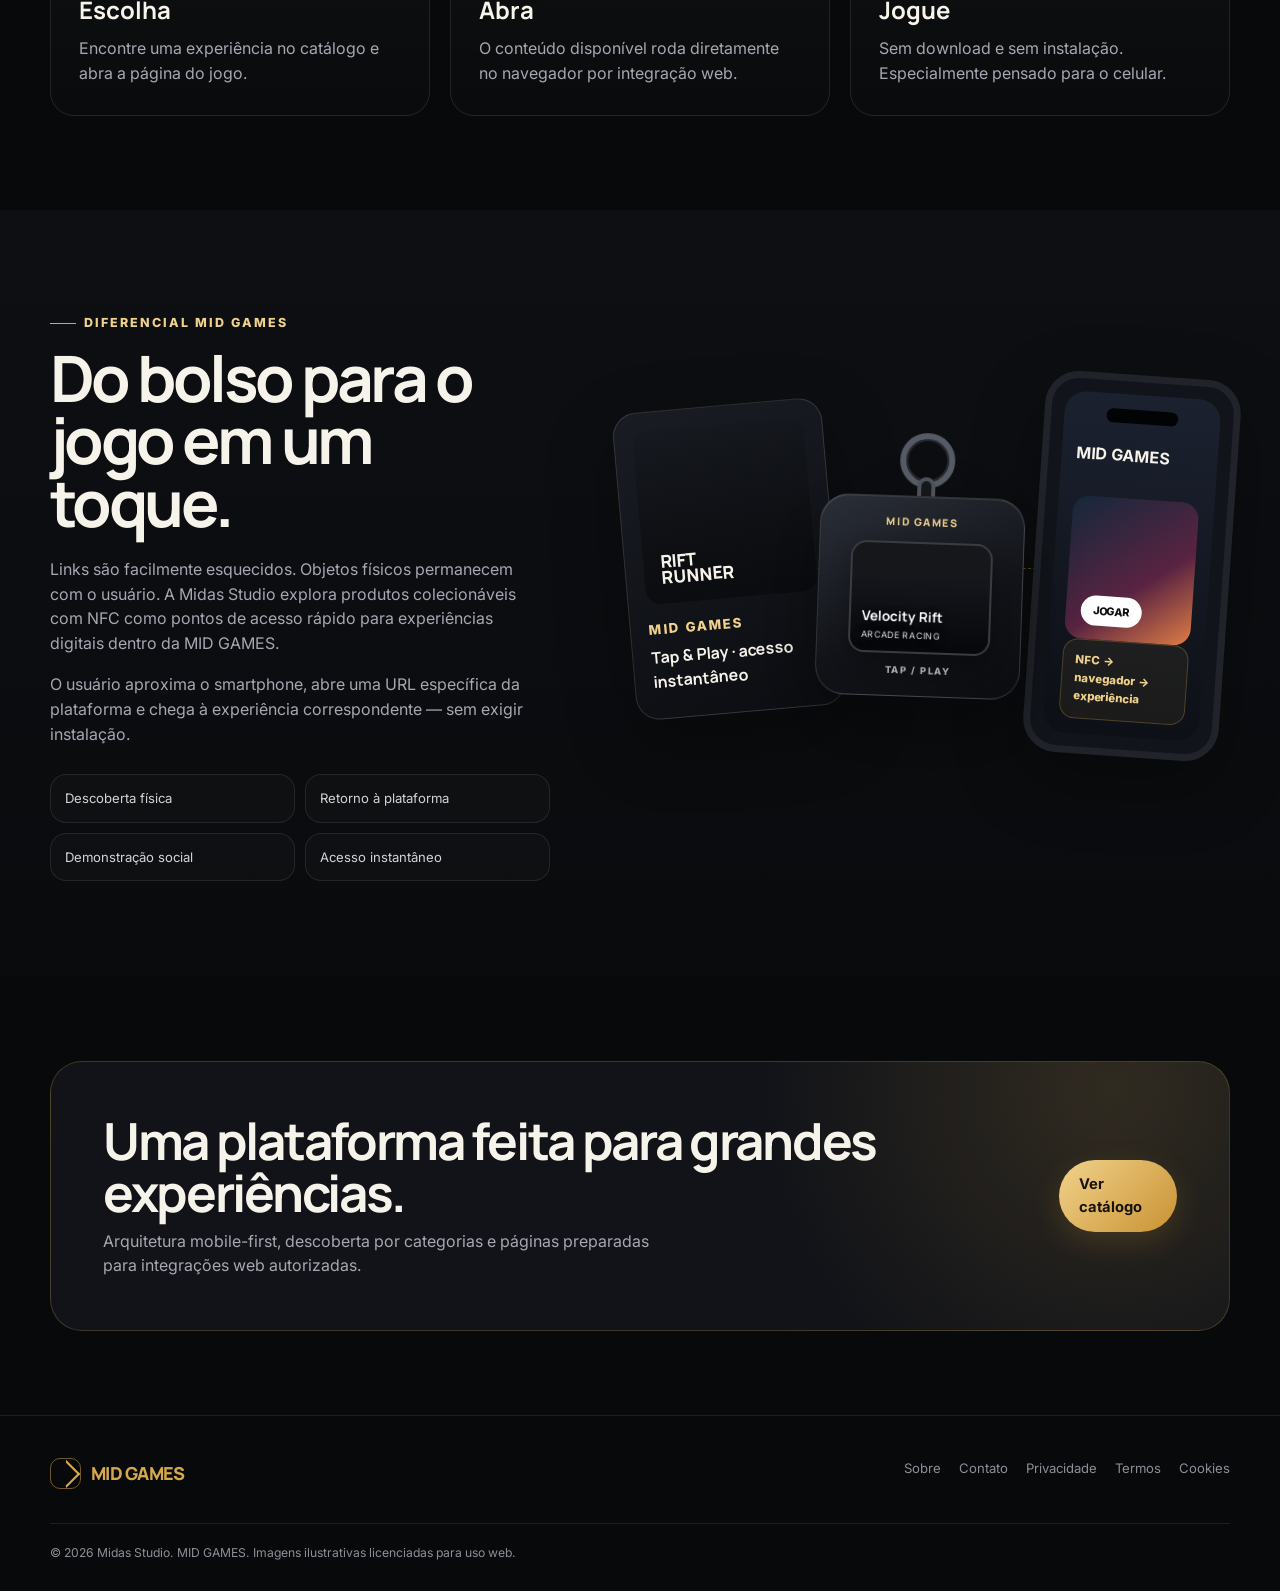
==== commit 11706fa6: "Apply action icons and clearer NFC keychain showcase" ====
--- a/site/index.html
+++ b/site/index.html
@@ -13,6 +13,7 @@
   <link rel="canonical" href="https://midgames.midasstudio.com.br/">
   <link rel="icon" href="./favicon.svg" type="image/svg+xml">
   <link rel="stylesheet" href="./assets/styles.css">
+  <link rel="stylesheet" href="./assets/home-enhancements.css">
 </head>
 <body>
 <header class="site-header">
@@ -78,10 +79,19 @@
   <section class="section" id="como-funciona" aria-labelledby="como-title">
     <div class="container">
       <div class="section-head"><div><span class="eyebrow">Sem atrito</span><h2 id="como-title">Escolha. Abra. Jogue.</h2></div><p>Descubra uma experiência e comece sem instalar aplicativo, criar atalhos ou interromper o fluxo.</p></div>
-      <div class="steps">
-        <article class="step"><div class="step-num">01</div><h3>Escolha</h3><p>Encontre uma experiência no catálogo e abra a página do jogo.</p></article>
-        <article class="step"><div class="step-num">02</div><h3>Abra</h3><p>O conteúdo disponível roda diretamente no navegador por integração web.</p></article>
-        <article class="step"><div class="step-num">03</div><h3>Jogue</h3><p>Sem download e sem instalação. Especialmente pensado para o celular.</p></article>
+      <div class="steps steps-actions">
+        <article class="step">
+          <div class="step-action-top"><div class="step-action-icon" aria-hidden="true"><svg viewBox="0 0 24 24"><circle cx="11" cy="11" r="6"></circle><path d="m16 16 4 4"></path><path d="M8.5 11h5M11 8.5v5"></path></svg></div><div class="step-num">01</div></div>
+          <h3>Escolha</h3><p>Encontre uma experiência no catálogo e abra a página do jogo.</p>
+        </article>
+        <article class="step">
+          <div class="step-action-top"><div class="step-action-icon" aria-hidden="true"><svg viewBox="0 0 24 24"><rect x="6" y="2.5" width="12" height="19" rx="2.5"></rect><path d="M9 6h6M10.5 18.5h3"></path><path d="m10 12 2-2 2 2"></path></svg></div><div class="step-num">02</div></div>
+          <h3>Abra</h3><p>O conteúdo disponível roda diretamente no navegador por integração web.</p>
+        </article>
+        <article class="step">
+          <div class="step-action-top"><div class="step-action-icon" aria-hidden="true"><svg viewBox="0 0 24 24"><path d="M7.5 8.5h9a4.5 4.5 0 0 1 4.2 6.1l-.8 2.1a2.3 2.3 0 0 1-3.8.8l-1.7-1.7H9.6l-1.7 1.7a2.3 2.3 0 0 1-3.8-.8l-.8-2.1a4.5 4.5 0 0 1 4.2-6.1Z"></path><path d="M8 11v4M6 13h4M16.5 11.5h.01M18.5 13.5h.01"></path></svg></div><div class="step-num">03</div></div>
+          <h3>Jogue</h3><p>Sem download e sem instalação. Especialmente pensado para o celular.</p>
+        </article>
       </div>
     </div>
   </section>
@@ -95,9 +105,17 @@
         <p>O usuário aproxima o smartphone, abre uma URL específica da plataforma e chega à experiência correspondente — sem exigir instalação.</p>
         <div class="benefit-list"><div class="benefit">Descoberta física</div><div class="benefit">Retorno à plataforma</div><div class="benefit">Demonstração social</div><div class="benefit">Acesso instantâneo</div></div>
       </div>
-      <div class="flow-visual" aria-label="Fluxo conceitual de chaveiro MID GAMES para jogo no celular">
+      <div class="flow-visual flow-visual-keychain" aria-label="Fluxo conceitual de embalagem para chaveiro MID GAMES com arte de jogo e abertura no celular">
         <div class="package"><div class="package-art"></div><small>MID GAMES</small><strong>Tap & Play · acesso instantâneo</strong></div>
-        <div class="keychain"><div><strong>MID</strong><span>TAP / PLAY</span></div></div><div class="flow-line"></div>
+        <div class="flow-line"></div>
+        <div class="keychain-showcase" aria-label="Chaveiro MID GAMES com adesivo ilustrativo de jogo">
+          <div class="keychain-ring"></div><div class="keychain-link"></div>
+          <div class="keychain-body-new">
+            <div class="keychain-brand">MID GAMES</div>
+            <div class="keychain-sticker"><div class="keychain-sticker-art"></div><div class="keychain-sticker-copy"><strong>Velocity Rift</strong><span>Arcade Racing</span></div></div>
+            <div class="keychain-tap">TAP / PLAY</div>
+          </div>
+        </div>
         <div class="tap-phone"><div class="tap-screen"><div class="phone-top"></div><strong>MID GAMES</strong><div class="tap-game"></div><div class="tap-badge">NFC → navegador → experiência</div></div></div>
       </div>
     </div>
--- a/site/assets/home-enhancements.css
+++ b/site/assets/home-enhancements.css
@@ -0,0 +1,56 @@
+/* MID GAMES — refinamentos visuais da home */
+
+/* Escolha / Abra / Jogue */
+.steps.steps-actions{gap:20px}
+.steps-actions .step{position:relative;overflow:hidden;min-height:250px;padding:28px}
+.steps-actions .step::after{content:"";position:absolute;width:150px;height:150px;border-radius:50%;right:-72px;top:-72px;background:radial-gradient(circle,rgba(214,168,77,.12),transparent 68%);pointer-events:none}
+.step-action-top{display:flex;align-items:center;justify-content:space-between;gap:18px;margin-bottom:34px}
+.step-action-icon{width:62px;height:62px;border-radius:18px;display:grid;place-items:center;background:linear-gradient(145deg,rgba(241,210,140,.15),rgba(214,168,77,.04));border:1px solid rgba(214,168,77,.24);box-shadow:inset 0 1px 0 rgba(255,255,255,.06),0 16px 36px rgba(0,0,0,.18)}
+.step-action-icon svg{width:31px;height:31px;fill:none;stroke:var(--gold-2);stroke-width:1.8;stroke-linecap:round;stroke-linejoin:round}
+.steps-actions .step-num{width:auto;height:auto;margin:0;background:transparent;border-radius:0;color:rgba(241,210,140,.5);font-family:Manrope,sans-serif;font-size:.78rem;letter-spacing:.14em}
+.steps-actions .step h3{font-size:1.5rem}
+
+/* Fluxo físico: embalagem → chaveiro → celular */
+.flow-visual.flow-visual-keychain{min-height:540px}
+.flow-visual-keychain .package{left:4px;top:82px;width:210px;height:308px;transform:rotate(-5deg)}
+.flow-visual-keychain .package-art{height:174px}
+.flow-visual-keychain .tap-phone{right:0;top:52px;width:196px;height:382px;transform:rotate(4deg)}
+.flow-visual-keychain .flow-line{left:198px;top:245px;width:238px;transform:none;border-top:1px dashed rgba(214,168,77,.42)}
+
+.keychain-showcase{position:absolute;z-index:8;left:198px;top:146px;width:205px;height:228px;transform:rotate(2deg);filter:drop-shadow(0 28px 36px rgba(0,0,0,.42))}
+.keychain-ring{position:absolute;left:78px;top:-36px;width:55px;height:55px;border:6px solid #555b64;border-radius:50%;box-shadow:inset 0 0 0 2px #25282e}
+.keychain-link{position:absolute;left:96px;top:8px;width:18px;height:34px;border:4px solid #4c515a;border-radius:10px;background:#15171b}
+.keychain-body-new{position:absolute;inset:27px 0 0;border-radius:29px;background:linear-gradient(155deg,#2b2f38,#111318 58%,#0b0c0f);border:1px solid rgba(255,255,255,.15);box-shadow:inset 0 1px 0 rgba(255,255,255,.09);padding:17px;display:flex;flex-direction:column;align-items:center}
+.keychain-brand{font-family:Manrope,sans-serif;font-size:.66rem;font-weight:800;letter-spacing:.15em;color:var(--gold-2);margin-bottom:12px}
+.keychain-sticker{width:142px;height:128px;border-radius:16px;overflow:hidden;position:relative;border:2px solid rgba(255,255,255,.16);background:#15171c;box-shadow:0 8px 20px rgba(0,0,0,.28)}
+.keychain-sticker-art{position:absolute;inset:0;background-image:linear-gradient(180deg,rgba(3,5,8,.02) 30%,rgba(3,5,8,.86) 100%),url('https://images.pexels.com/photos/9545739/pexels-photo-9545739.jpeg?auto=compress&cs=tinysrgb&w=800');background-size:cover;background-position:center 52%}
+.keychain-sticker-copy{position:absolute;z-index:2;left:11px;right:10px;bottom:10px;text-shadow:0 2px 8px rgba(0,0,0,.75)}
+.keychain-sticker-copy strong{display:block;font-family:Manrope,sans-serif;font-size:.85rem;line-height:1;color:#fff}
+.keychain-sticker-copy span{display:block;font-size:.55rem;color:#dedfe3;margin-top:4px;text-transform:uppercase;letter-spacing:.08em}
+.keychain-tap{margin-top:10px;font-size:.59rem;font-weight:800;letter-spacing:.16em;color:#aeb1b8}
+
+@media (max-width:980px){
+  .flow-visual.flow-visual-keychain{min-height:540px;max-width:650px}
+}
+
+@media (max-width:640px){
+  .step-action-top{margin-bottom:22px}
+  .step-action-icon{width:54px;height:54px;border-radius:16px}
+  .step-action-icon svg{width:27px;height:27px}
+  .steps-actions .step{padding:22px;min-height:auto}
+  .flow-visual.flow-visual-keychain{min-height:455px}
+  .flow-visual-keychain .package{left:0;top:74px;width:145px;height:232px;padding:10px}
+  .flow-visual-keychain .package-art{height:130px}
+  .flow-visual-keychain .tap-phone{right:0;top:42px;width:145px;height:298px}
+  .flow-visual-keychain .flow-line{display:block;left:128px;top:224px;width:126px}
+  .keychain-showcase{left:112px;top:155px;width:145px;height:172px;transform:rotate(2deg)}
+  .keychain-ring{left:54px;top:-28px;width:42px;height:42px;border-width:5px}
+  .keychain-link{left:67px;top:4px;width:15px;height:26px;border-width:3px}
+  .keychain-body-new{inset:22px 0 0;border-radius:22px;padding:10px}
+  .keychain-brand{font-size:.48rem;margin-bottom:7px}
+  .keychain-sticker{width:105px;height:92px;border-radius:11px}
+  .keychain-sticker-copy{left:7px;bottom:7px}
+  .keychain-sticker-copy strong{font-size:.65rem}
+  .keychain-sticker-copy span{font-size:.42rem}
+  .keychain-tap{font-size:.43rem;margin-top:6px}
+}
